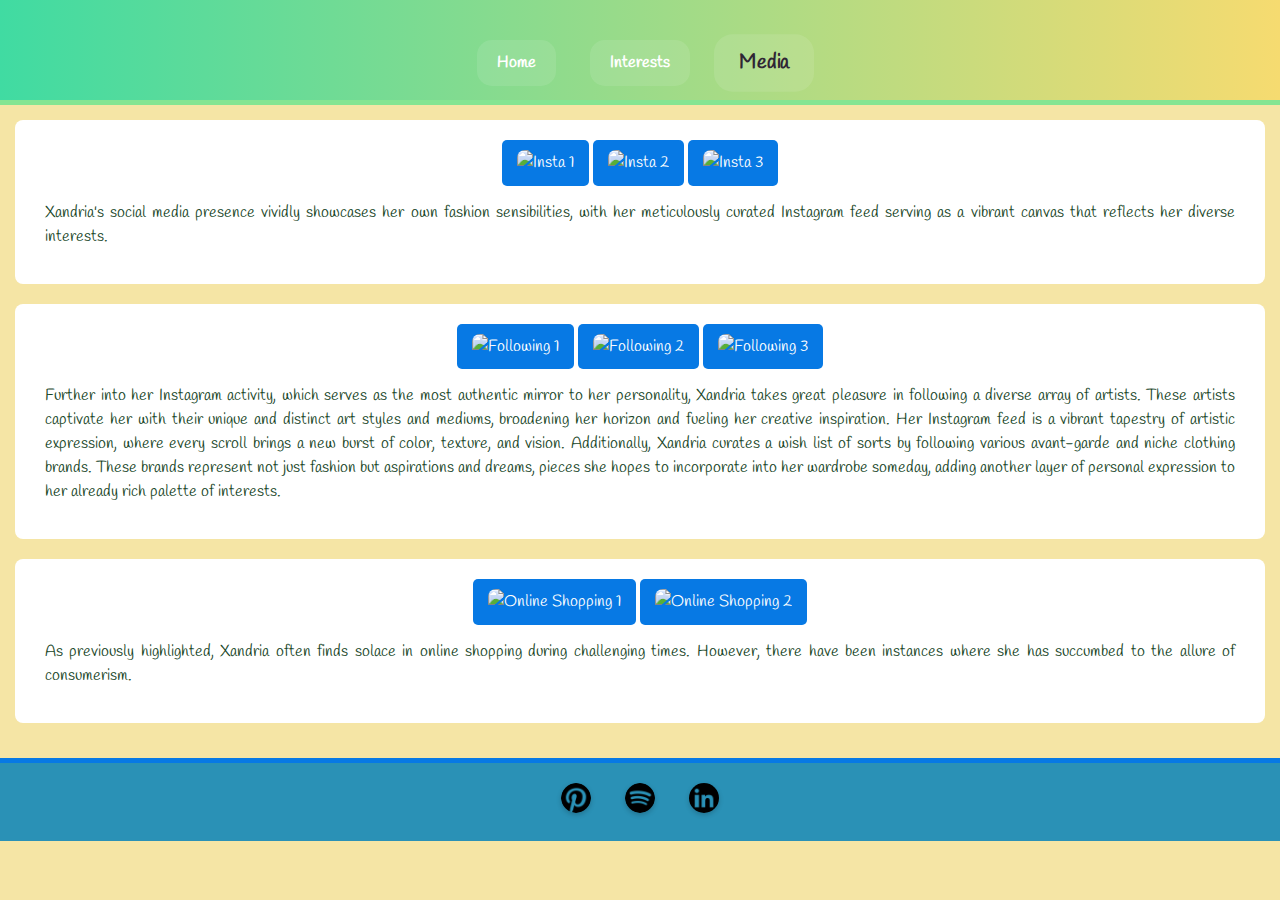
==== pageThree/activities.html @ 57646c91 "update" ====
<!DOCTYPE html>
<html lang="en">
<head>
    <meta charset="UTF-8">
    <meta name="viewport" content="width=device-width, initial-scale=1.0">
    <title>Activities</title>
    <link rel="stylesheet" href="css/style.css">
    <link href="https://fonts.googleapis.com/css2?family=Handlee&display=swap" rel="stylesheet">
</head>
<body>
    <header>
        <nav>
            <a href="../index.html">Home</a>
            <a href="../pageTwo/likes.html">Interests</a>
            <a href="../pageThree/activities.html" class="highlight">Media</a>
        </nav>        
    </header>
    <main>
        <section id="activities">
            <div class="activity-item">
                <a href="" target="_blank"><img src="" alt="Insta 1"></a>
                <a href="" target="_blank"><img src="" alt="Insta 2"></a>
                <a href="" target="_blank"><img src="" alt="Insta 3"></a>
                <p>Xandria's social media presence vividly showcases her own fashion sensibilities, with her meticulously curated Instagram feed serving as a vibrant canvas that reflects her diverse interests.</p>
            </div>
            <div class="activity-item">
                <a href="" target="_blank"><img src="" alt="Following 1"></a>
                <a href="" target="_blank"><img src="" alt="Following 2"></a>
                <a href="" target="_blank"><img src="" alt="Following 3"></a>
                <p>Further into her Instagram activity, which serves as the most authentic mirror to her personality, Xandria takes great pleasure in following a diverse array of artists. These artists captivate her with their unique and distinct art styles and mediums, broadening her horizon and fueling her creative inspiration. Her Instagram feed is a vibrant tapestry of artistic expression, where every scroll brings a new burst of color, texture, and vision. Additionally, Xandria curates a wish list of sorts by following various avant-garde and niche clothing brands. These brands represent not just fashion but aspirations and dreams, pieces she hopes to incorporate into her wardrobe someday, adding another layer of personal expression to her already rich palette of interests.</p>
            </div>
            <div class="activity-item">
                <a href="" target="_blank"><img src="" alt="Online Shopping 1"></a>
                <a href="" target="_blank"><img src="" alt="Online Shopping 2"></a>
                <p>
                    As previously highlighted, Xandria often finds solace in online shopping during challenging times. However, there have been instances where she has succumbed to the allure of consumerism.</p>
            </div>
        </section>
    </main>
    <footer>
        <a href="https://pin.it/60SNIEHU1" target="_blank"><img src="img/image.png" alt="Pinterest"></a>
        <a href="https://open.spotify.com/user/xandriagr?si=77lEzL3BR_m6dBHLv0_Ntg" target="_blank"><img src="img/image (1).png" alt="Spotify"></a>
        <a href="https://www.linkedin.com/in/xandria-regala-09a8a92b6?utm_source=share&utm_campaign=share_via&utm_content=profile&utm_medium=ios_app" target="_blank"><img src="img/image (2).png" alt="LinkedIn"></a>
    </footer>
</body>
</html>
---- pageThree/css/style.css ----
body {
    font-family: 'Handlee';
    line-height: 1.6;
    margin: 0;
    padding: 0;
    background-color: #f5e5a5;
    color: #17451f;
}

main {
    padding: 15px;
}

p {
    font-size: 16px;
    line-height: 1.5;
    text-align: justify;
    margin: 20px 0;
    padding: 0 10px;
}

header {
    background: linear-gradient(to right, #40dba2, #f6db70);
    color: #fff;
    padding-top: 30px;
    min-height: 70px;
    border-bottom: #84e592 5px solid;
    text-align: center;
}

nav {
    text-align: center;
    padding: 10px 0;
}

nav a {
    display: inline-block;
    margin: 0 15px;
    padding: 10px 20px;
    text-decoration: none;
    color: #fff;
    font-weight: bold;
    background: #ffffff1a;
    border-radius: 15px; 
    transition: all 0.3s ease; 
}

nav a:hover, nav a:focus {
    color: #e7ef7e;
    transform: scale(1.15);
    background: #ffffff33;
    box-shadow: 0 4px 8px rgba(0,0,0,0.3); 
    cursor: pointer;
}

.highlight {
    transform: scale(1.25);
    color: #2f2634;
}

.activity-item {
    background-color: #fff;
    padding: 20px;
    margin-bottom: 20px;
    border-radius: 8px;
    text-align: center;
}

.activity-item img {
    width: 200px;
    height: auto;
    border-radius: 8px;
}

.activity-item p {
    margin: 15px 0;
}

.activity-item a {
    display: inline-block;
    background-color: #0779e4;
    color: #fff;
    padding: 10px 15px;
    border-radius: 5px;
    text-decoration: none;
    transition: background-color 0.3s;
}

.activity-item a:hover {
    background-color: #0056b3;
}

footer {
    text-align: center;
    padding: 20px;
    background-color: #2a91b6; 
    color: #fff;
    border-top: 5px solid #0779e4;
}

footer a {
    margin: 0 15px; 
    display: inline-block;
    border-radius: 50%; 
    overflow: hidden; 
    line-height: 0; 
    box-shadow: 0 2px 5px rgba(0,0,0,0.2); 
    transition: transform 0.3s ease, box-shadow 0.3s ease; 
}

footer img {
    width: 30px; 
    height: auto; 
    transition: transform 0.3s ease; 
}

footer a:hover, footer a:focus {
    transform: translateY(-5px); 
    box-shadow: 0 4px 8px rgba(0,0,0,0.3);
}

footer a:hover img, footer a:focus img {
    transform: scale(1.1); 
}
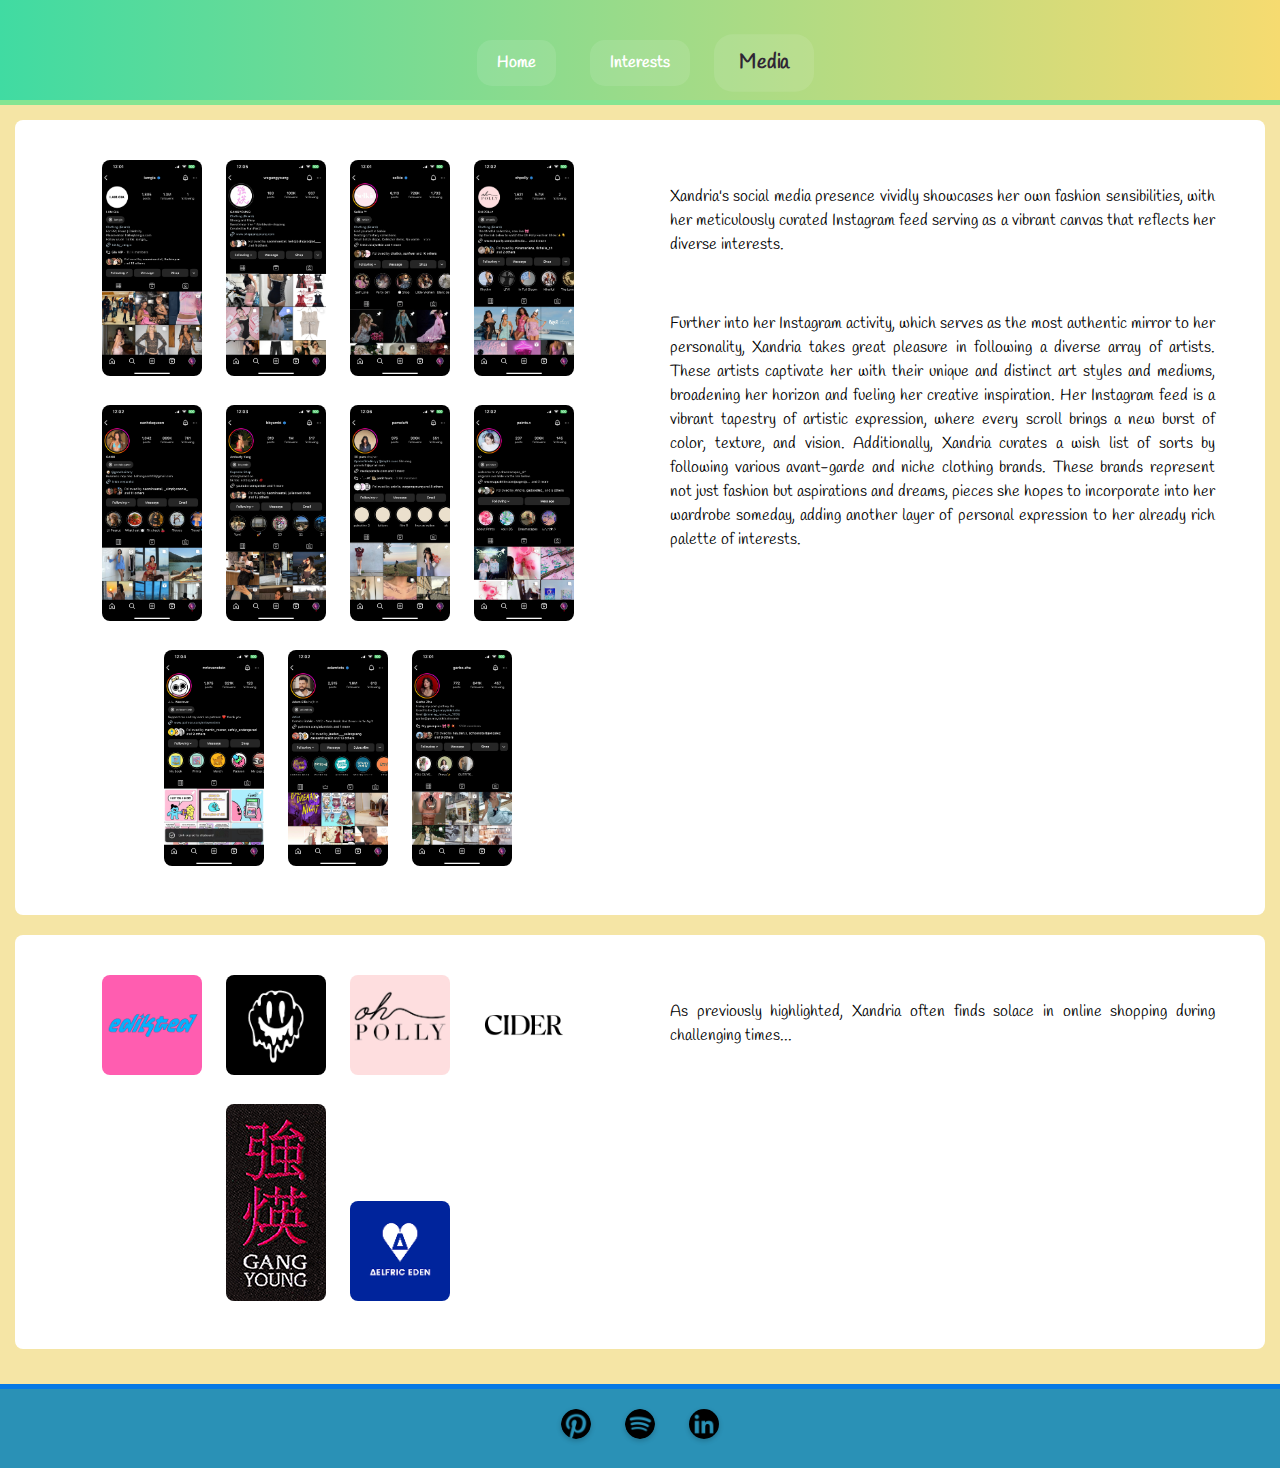
==== commit 98949c9f: "update" ====
--- a/pageThree/activities.html
+++ b/pageThree/activities.html
@@ -18,22 +18,40 @@
     <main>
         <section id="activities">
             <div class="activity-item">
-                <a href="" target="_blank"><img src="" alt="Insta 1"></a>
-                <a href="" target="_blank"><img src="" alt="Insta 2"></a>
-                <a href="" target="_blank"><img src="" alt="Insta 3"></a>
-                <p>Xandria's social media presence vividly showcases her own fashion sensibilities, with her meticulously curated Instagram feed serving as a vibrant canvas that reflects her diverse interests.</p>
+                <div class="activity-item-content"> 
+                    <div class="activity-item-images">
+                        <a href="https://www.instagram.com/iamgia?igsh=MWQ1ZGUxMzBkMA==" target="_blank"><img src="img/IMG_5512.jpg" alt="Insta 1"></a>
+                        <a href="https://www.instagram.com/wegangyoung?igsh=MWQ1ZGUxMzBkMA==" target="_blank"><img src="img/IMG_5520.jpg" alt="Insta 2"></a>
+                        <a href="https://www.instagram.com/selkie?igsh=MWQ1ZGUxMzBkMA==" target="_blank"><img src="img/IMG_5513.jpg" alt="Insta 3"></a>
+                        <a href="https://www.instagram.com/ohpolly?igsh=MWQ1ZGUxMzBkMA==" target="_blank"><img src="img/IMG_5514.jpg" alt="Insta 4"></a>
+                        <a href="https://www.instagram.com/oanhdaqueen?igsh=MWQ1ZGUxMzBkMA==" target="_blank"><img src="img/IMG_5516.jpg" alt="Insta 5"></a>
+                        <a href="https://www.instagram.com/bbyambi?igsh=MWQ1ZGUxMzBkMA==" target="_blank"><img src="img/IMG_5518.jpg" alt="Insta 6"></a>
+                        <a href="https://www.instagram.com/pameluft?igsh=MWQ1ZGUxMzBkMA==" target="_blank"><img src="img/IMG_5521.jpg" alt="Insta 7"></a>
+                        <a href="https://www.instagram.com/paints.v?igsh=MWQ1ZGUxMzBkMA==" target="_blank"><img src="img/IMG_5517.jpg" alt="Insta 8"></a>
+                        <a href="https://www.instagram.com/mrlovenstein?igsh=MWQ1ZGUxMzBkMA==" target="_blank"><img src="img/IMG_5519.jpg" alt="Insta 9"></a>
+                        <a href="https://www.instagram.com/adamtots?igsh=MWQ1ZGUxMzBkMA==" target="_blank"><img src="img/IMG_5515.jpg" alt="Insta 10"></a>
+                        <a href="https://www.instagram.com/garbo.zhu?igsh=MWQ1ZGUxMzBkMA==" target="_blank"><img src="img/IMG_5511.jpg" alt="Insta 11"></a>
+                    </div>
+                    <div class="activity-item-text">
+                        <p>Xandria's social media presence vividly showcases her own fashion sensibilities, with her meticulously curated Instagram feed serving as a vibrant canvas that reflects her diverse interests.</p>
+                        <p>Further into her Instagram activity, which serves as the most authentic mirror to her personality, Xandria takes great pleasure in following a diverse array of artists. These artists captivate her with their unique and distinct art styles and mediums, broadening her horizon and fueling her creative inspiration. Her Instagram feed is a vibrant tapestry of artistic expression, where every scroll brings a new burst of color, texture, and vision. Additionally, Xandria curates a wish list of sorts by following various avant-garde and niche clothing brands. These brands represent not just fashion but aspirations and dreams, pieces she hopes to incorporate into her wardrobe someday, adding another layer of personal expression to her already rich palette of interests.</p>
+                    </div>
+                </div>
             </div>
             <div class="activity-item">
-                <a href="" target="_blank"><img src="" alt="Following 1"></a>
-                <a href="" target="_blank"><img src="" alt="Following 2"></a>
-                <a href="" target="_blank"><img src="" alt="Following 3"></a>
-                <p>Further into her Instagram activity, which serves as the most authentic mirror to her personality, Xandria takes great pleasure in following a diverse array of artists. These artists captivate her with their unique and distinct art styles and mediums, broadening her horizon and fueling her creative inspiration. Her Instagram feed is a vibrant tapestry of artistic expression, where every scroll brings a new burst of color, texture, and vision. Additionally, Xandria curates a wish list of sorts by following various avant-garde and niche clothing brands. These brands represent not just fashion but aspirations and dreams, pieces she hopes to incorporate into her wardrobe someday, adding another layer of personal expression to her already rich palette of interests.</p>
-            </div>
-            <div class="activity-item">
-                <a href="" target="_blank"><img src="" alt="Online Shopping 1"></a>
-                <a href="" target="_blank"><img src="" alt="Online Shopping 2"></a>
-                <p>
-                    As previously highlighted, Xandria often finds solace in online shopping during challenging times. However, there have been instances where she has succumbed to the allure of consumerism.</p>
+                <div class="activity-item-content reverse">
+                    <div class="activity-item-text">
+                        <p>As previously highlighted, Xandria often finds solace in online shopping during challenging times...</p>
+                    </div>
+                    <div class="activity-item-images">
+                        <a href="https://edikted.com" target="_blank"><img src="img/OjzfP0N-uFcJSwq6jEOq848Op9ylt-woHfZ1rN8u28_cLEfoCiJsZ-_BMxeM4tbGGww240-h480-rw.png" alt="Online Shopping 1"></a>
+                        <a href="https://www.dollskill.com" target="_blank"><img src="img/p15jtB1qnv79Z_MLwtyEIcRHuJAJkBNAsicYFAmEnQmiCVOYhTw2AK7xPKJ6Od8GgAw240-h480-rw.png" alt="Online Shopping 2"></a>
+                        <a href="https://us.ohpolly.com" target="_blank"><img src="img/1g6Fpb7E85YPXUhxP0JB191PEdwCOE-yykqP2qofa7Cx141CuMsClJCTfFmUvVqUPLAPlmu3c2Es900-c-k-c0x00ffffff-no-rj.png" alt="Online Shopping 3"></a>
+                        <a href="Ciderhttps://m.shopcider.comCider" target="_blank"><img src="img/7P2DYXiaa9qDLcO5NwN0j1jy-eUjeblLAZzcBMFRu6NLoCM6fBh4_y0ksuAQmf58nMdS.png" alt="Online Shopping 4"></a>
+                        <a href="https://www.shopgangyoung.com" target="_blank"><img src="img/E18486E185A7E186BCE18492E185A1E186B7E1848BE185ADE186BCE18485E185A1E18487E185A6E186AF2.png" alt="Online Shopping 6"></a>
+                        <a href="https://www.aelfriceden.comAelfric eden" target="_blank"><img src="img/images.png" alt="Online Shopping 5"></a>
+                    </div>
+                </div>
             </div>
         </section>
     </main>
--- a/pageThree/css/style.css
+++ b/pageThree/css/style.css
@@ -66,29 +66,72 @@
     text-align: center;
 }
 
+.activity-item-content {
+    display: flex;
+    flex-wrap: wrap;
+    justify-content: center; 
+    align-items: flex-start;
+}
+
+.activity-item-content.reverse {
+    flex-direction: row-reverse;
+}
+
+.activity-item-images, .activity-item-text {
+    flex: 1;
+    padding: 10px;
+}
+
+.activity-item-text {
+    text-align: left;
+}
+
+.activity-item a {
+    display: inline-block;
+    margin: 5px;
+    border-radius: 8px;
+    overflow: hidden;
+    line-height: 0;
+    text-decoration: none;
+    color: inherit;
+    transition: transform 0.3s ease, box-shadow 0.3s ease;
+}
+
 .activity-item img {
-    width: 200px;
+    display: block;
+    width: 100px;
     height: auto;
+    margin: 5px;
     border-radius: 8px;
+    transition: opacity 0.3s ease;
+}
+
+.activity-item a:hover, .activity-item a:focus {
+    transform: scale(1.05);
+    box-shadow: 0 4px 8px rgba(0,0,0,0.2);
+}
+
+.activity-item a:hover img, .activity-item a:focus img {
+    opacity: 0.9;
 }
 
 .activity-item p {
     margin: 15px 0;
+    color: #000;
+    background-color: #fff;
+    padding: 20px;
+    border-radius: 8px;
 }
 
-.activity-item a {
-    display: inline-block;
-    background-color: #0779e4;
-    color: #fff;
-    padding: 10px 15px;
-    border-radius: 5px;
-    text-decoration: none;
-    transition: background-color 0.3s;
+.spotify-song {
+    text-align: center; 
+    margin: 20px 0; 
 }
 
-.activity-item a:hover {
-    background-color: #0056b3;
+.spotify-song h2 {
+    margin-bottom: 10px; 
 }
+
 
 footer {
     text-align: center;
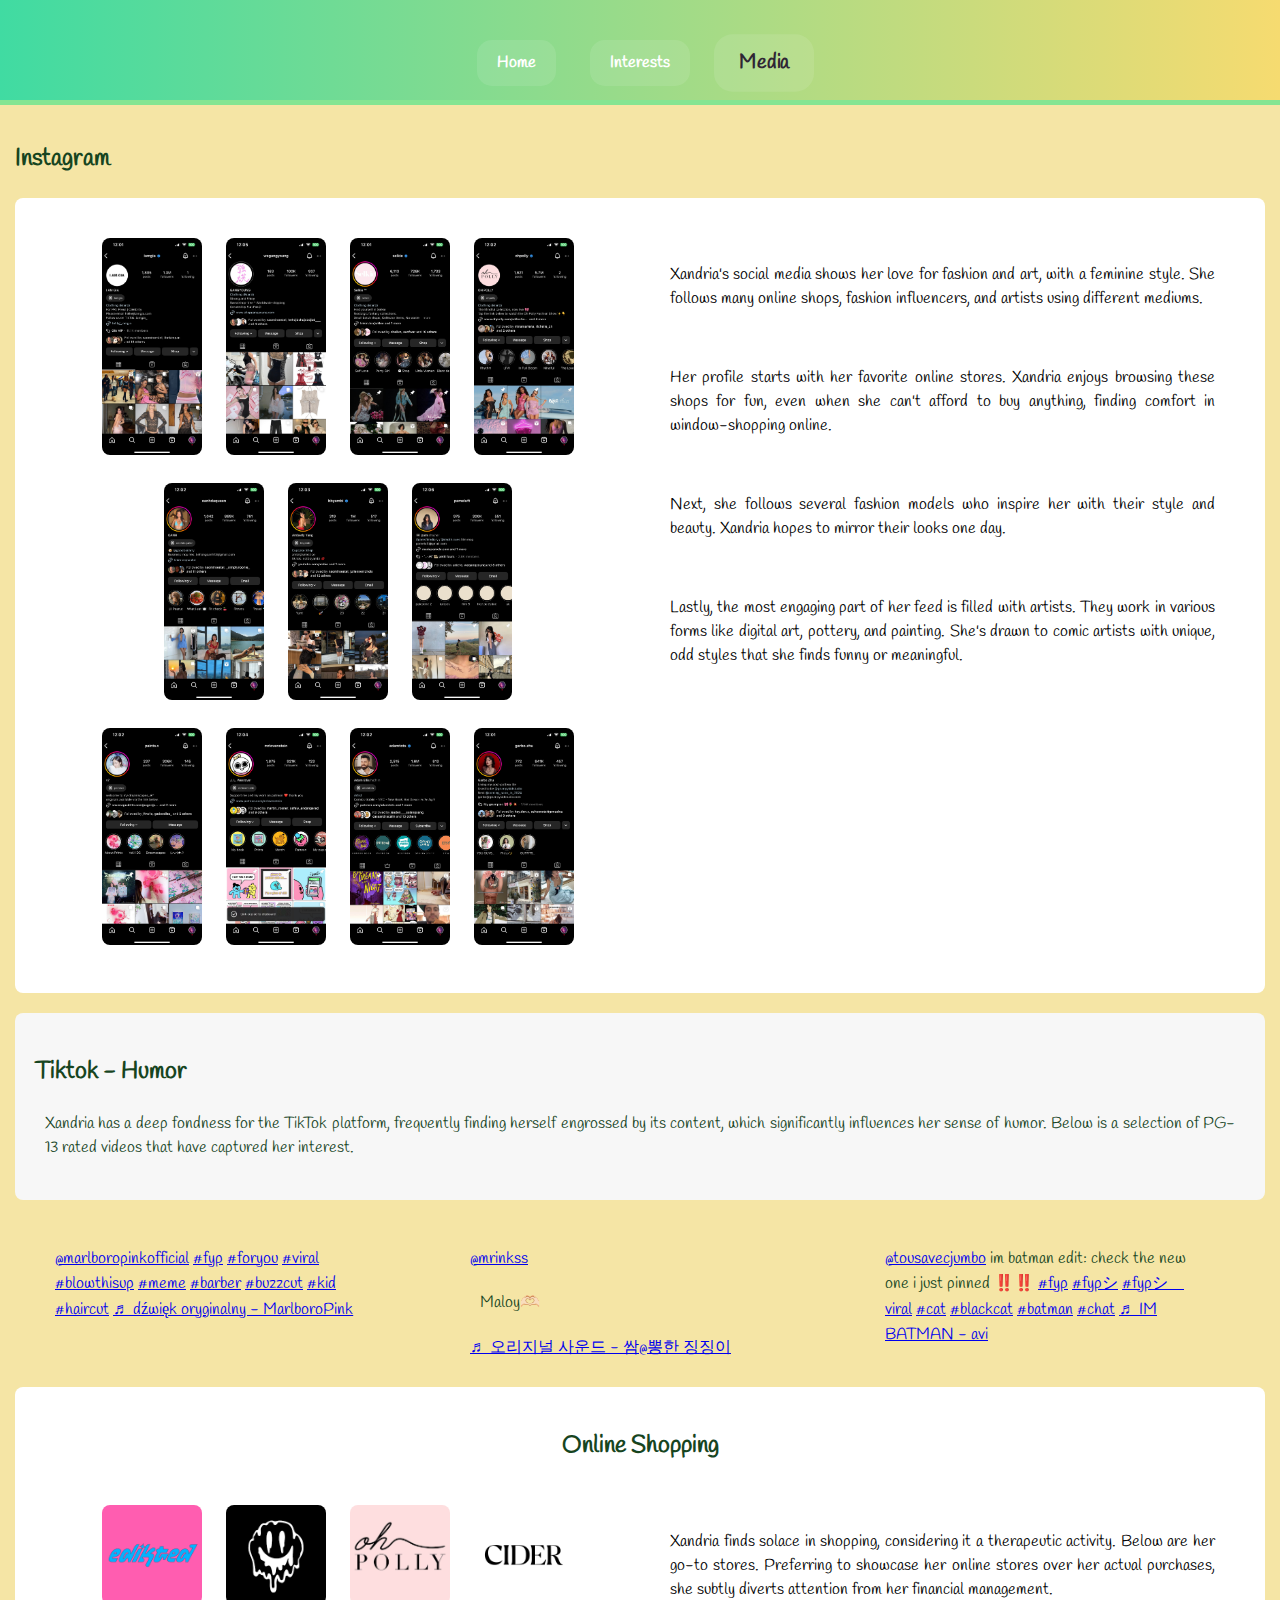
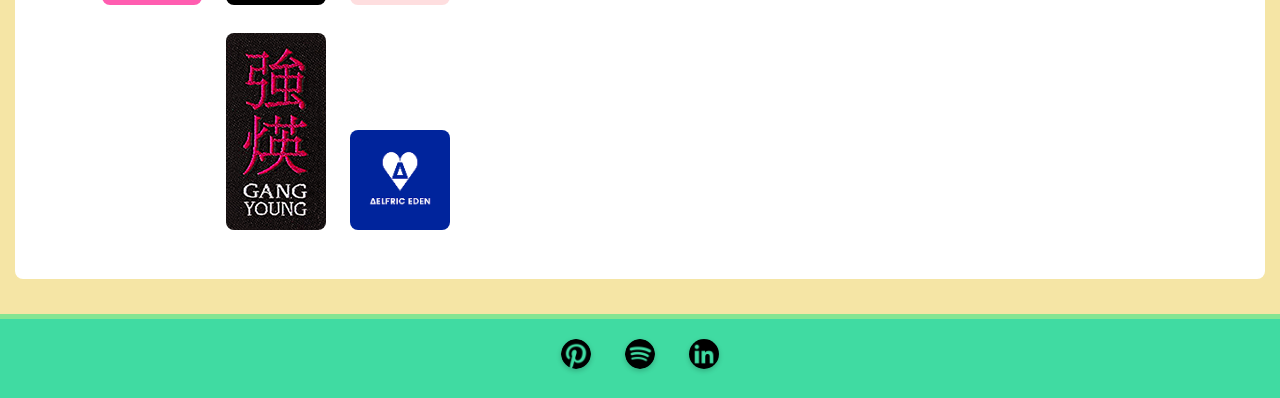
==== commit 0aeb2894: "update" ====
--- a/pageThree/activities.html
+++ b/pageThree/activities.html
@@ -17,6 +17,7 @@
     </header>
     <main>
         <section id="activities">
+            <h2>Instagram</h2>
             <div class="activity-item">
                 <div class="activity-item-content"> 
                     <div class="activity-item-images">
@@ -24,24 +25,44 @@
                         <a href="https://www.instagram.com/wegangyoung?igsh=MWQ1ZGUxMzBkMA==" target="_blank"><img src="img/IMG_5520.jpg" alt="Insta 2"></a>
                         <a href="https://www.instagram.com/selkie?igsh=MWQ1ZGUxMzBkMA==" target="_blank"><img src="img/IMG_5513.jpg" alt="Insta 3"></a>
                         <a href="https://www.instagram.com/ohpolly?igsh=MWQ1ZGUxMzBkMA==" target="_blank"><img src="img/IMG_5514.jpg" alt="Insta 4"></a>
+                    <br>
                         <a href="https://www.instagram.com/oanhdaqueen?igsh=MWQ1ZGUxMzBkMA==" target="_blank"><img src="img/IMG_5516.jpg" alt="Insta 5"></a>
                         <a href="https://www.instagram.com/bbyambi?igsh=MWQ1ZGUxMzBkMA==" target="_blank"><img src="img/IMG_5518.jpg" alt="Insta 6"></a>
                         <a href="https://www.instagram.com/pameluft?igsh=MWQ1ZGUxMzBkMA==" target="_blank"><img src="img/IMG_5521.jpg" alt="Insta 7"></a>
+                    <br>
                         <a href="https://www.instagram.com/paints.v?igsh=MWQ1ZGUxMzBkMA==" target="_blank"><img src="img/IMG_5517.jpg" alt="Insta 8"></a>
                         <a href="https://www.instagram.com/mrlovenstein?igsh=MWQ1ZGUxMzBkMA==" target="_blank"><img src="img/IMG_5519.jpg" alt="Insta 9"></a>
                         <a href="https://www.instagram.com/adamtots?igsh=MWQ1ZGUxMzBkMA==" target="_blank"><img src="img/IMG_5515.jpg" alt="Insta 10"></a>
                         <a href="https://www.instagram.com/garbo.zhu?igsh=MWQ1ZGUxMzBkMA==" target="_blank"><img src="img/IMG_5511.jpg" alt="Insta 11"></a>
                     </div>
                     <div class="activity-item-text">
-                        <p>Xandria's social media presence vividly showcases her own fashion sensibilities, with her meticulously curated Instagram feed serving as a vibrant canvas that reflects her diverse interests.</p>
-                        <p>Further into her Instagram activity, which serves as the most authentic mirror to her personality, Xandria takes great pleasure in following a diverse array of artists. These artists captivate her with their unique and distinct art styles and mediums, broadening her horizon and fueling her creative inspiration. Her Instagram feed is a vibrant tapestry of artistic expression, where every scroll brings a new burst of color, texture, and vision. Additionally, Xandria curates a wish list of sorts by following various avant-garde and niche clothing brands. These brands represent not just fashion but aspirations and dreams, pieces she hopes to incorporate into her wardrobe someday, adding another layer of personal expression to her already rich palette of interests.</p>
+                        <p>Xandria's social media shows her love for fashion and art, with a feminine style. She follows many online shops, fashion influencers, and artists using different mediums.</p>
+                        <p>Her profile starts with her favorite online stores. Xandria enjoys browsing these shops for fun, even when she can't afford to buy anything, finding comfort in window-shopping online.</p>
+                        <p>Next, she follows several fashion models who inspire her with their style and beauty. Xandria hopes to mirror their looks one day.</p>
+                        <p>Lastly, the most engaging part of her feed is filled with artists. They work in various forms like digital art, pottery, and painting. She's drawn to comic artists with unique, odd styles that she finds funny or meaningful.</p>
                     </div>
                 </div>
             </div>
+        
+            <div class="tiktok">
+                <div class="tiktok-info">
+                    <h2>Tiktok - Humor</h2>
+                        <p>Xandria has a deep fondness for the TikTok platform, frequently finding herself engrossed by its content, which significantly influences her sense of humor. Below is a selection of PG-13 rated videos that have captured her interest.</p>
+                </div>
+                <div class="tiktok-videos">
+                    <blockquote class="tiktok-embed" cite="https://www.tiktok.com/@marlboropinkofficial/video/7336850066394598689" data-video-id="7336850066394598689" style="max-width: 605px;min-width: 325px;" > <section> <a target="_blank" title="@marlboropinkofficial" href="https://www.tiktok.com/@marlboropinkofficial?refer=embed">@marlboropinkofficial</a> <a title="fyp" target="_blank" href="https://www.tiktok.com/tag/fyp?refer=embed">#fyp</a> <a title="foryou" target="_blank" href="https://www.tiktok.com/tag/foryou?refer=embed">#foryou</a> <a title="viral" target="_blank" href="https://www.tiktok.com/tag/viral?refer=embed">#viral</a> <a title="blowthisup" target="_blank" href="https://www.tiktok.com/tag/blowthisup?refer=embed">#blowthisup</a> <a title="meme" target="_blank" href="https://www.tiktok.com/tag/meme?refer=embed">#meme</a> <a title="barber" target="_blank" href="https://www.tiktok.com/tag/barber?refer=embed">#barber</a> <a title="buzzcut" target="_blank" href="https://www.tiktok.com/tag/buzzcut?refer=embed">#buzzcut</a> <a title="kid" target="_blank" href="https://www.tiktok.com/tag/kid?refer=embed">#kid</a> <a title="haircut" target="_blank" href="https://www.tiktok.com/tag/haircut?refer=embed">#haircut</a> <a target="_blank" title="♬ dźwięk oryginalny - MarlboroPink" href="https://www.tiktok.com/music/dźwięk-oryginalny-7336850083432303392?refer=embed">♬ dźwięk oryginalny - MarlboroPink</a> </section> </blockquote> <script async src="https://www.tiktok.com/embed.js"></script>
+                    <blockquote class="tiktok-embed" cite="https://www.tiktok.com/@mrinkss/video/7336329245859302662" data-video-id="7336329245859302662" style="max-width: 605px;min-width: 325px;" > <section> <a target="_blank" title="@mrinkss" href="https://www.tiktok.com/@mrinkss?refer=embed">@mrinkss</a> <p>Maloy🫶🏻</p> <a target="_blank" title="♬ 오리지널 사운드  - 쌈@뽕한 징징이" href="https://www.tiktok.com/music/오리지널-사운드-쌈뽕한-징징이-7333521533522856705?refer=embed">♬ 오리지널 사운드  - 쌈@뽕한 징징이</a> </section> </blockquote> <script async src="https://www.tiktok.com/embed.js"></script>
+                    <blockquote class="tiktok-embed" cite="https://www.tiktok.com/@tousavecjumbo/video/7339634193103719713" data-video-id="7339634193103719713" style="max-width: 605px;min-width: 325px;" > <section> <a target="_blank" title="@tousavecjumbo" href="https://www.tiktok.com/@tousavecjumbo?refer=embed">@tousavecjumbo</a> im batman  edit: check the new one i just pinned ‼️‼️   <a title="fyp" target="_blank" href="https://www.tiktok.com/tag/fyp?refer=embed">#fyp</a> <a title="fypシ" target="_blank" href="https://www.tiktok.com/tag/fyp%E3%82%B7?refer=embed">#fypシ</a> <a title="fypシ゚viral" target="_blank" href="https://www.tiktok.com/tag/fyp%E3%82%B7%E3%82%9Aviral?refer=embed">#fypシ゚viral</a> <a title="cat" target="_blank" href="https://www.tiktok.com/tag/cat?refer=embed">#cat</a> <a title="blackcat" target="_blank" href="https://www.tiktok.com/tag/blackcat?refer=embed">#blackcat</a> <a title="batman" target="_blank" href="https://www.tiktok.com/tag/batman?refer=embed">#batman</a> <a title="chat" target="_blank" href="https://www.tiktok.com/tag/chat?refer=embed">#chat</a> <a target="_blank" title="♬ IM BATMAN - avi" href="https://www.tiktok.com/music/IM-BATMAN-7334933139552324395?refer=embed">♬ IM BATMAN - avi</a> </section> </blockquote> <script async src="https://www.tiktok.com/embed.js"></script>
+                    <blockquote class="tiktok-embed" cite="https://www.tiktok.com/@bobbytheprairiedog/video/7333815099712441646" data-video-id="7333815099712441646" style="max-width: 605px;min-width: 325px;" > <section> <a target="_blank" title="@bobbytheprairiedog" href="https://www.tiktok.com/@bobbytheprairiedog?refer=embed">@bobbytheprairiedog</a> <a title="prairiedog" target="_blank" href="https://www.tiktok.com/tag/prairiedog?refer=embed">#prairiedog</a> <a title="squirrel" target="_blank" href="https://www.tiktok.com/tag/squirrel?refer=embed">#squirrel</a> <a title="pikachu" target="_blank" href="https://www.tiktok.com/tag/pikachu?refer=embed">#pikachu</a> <a title="pokemon" target="_blank" href="https://www.tiktok.com/tag/pokemon?refer=embed">#pokemon</a> <a target="_blank" title="♬ son original - SquirtleSax" href="https://www.tiktok.com/music/son-original-7316209793746701088?refer=embed">♬ son original - SquirtleSax</a> </section> </blockquote> <script async src="https://www.tiktok.com/embed.js"></script>
+                    <blockquote class="tiktok-embed" cite="https://www.tiktok.com/@uce_gang6/video/7324213155897412872" data-video-id="7324213155897412872" style="max-width: 605px;min-width: 325px;" > <section> <a target="_blank" title="@uce_gang6" href="https://www.tiktok.com/@uce_gang6?refer=embed">@uce_gang6</a> <a title="fyp" target="_blank" href="https://www.tiktok.com/tag/fyp?refer=embed">#fyp</a> <a title="foryou" target="_blank" href="https://www.tiktok.com/tag/foryou?refer=embed">#foryou</a> <a title="poly" target="_blank" href="https://www.tiktok.com/tag/poly?refer=embed">#poly</a> <a title="islander" target="_blank" href="https://www.tiktok.com/tag/islander?refer=embed">#islander</a> <a title="samoa" target="_blank" href="https://www.tiktok.com/tag/samoa?refer=embed">#samoa</a> <a target="_blank" title="♬ I Wouldnt Mind - ♱" href="https://www.tiktok.com/music/I-Wouldnt-Mind-7182828650096905002?refer=embed">♬ I Wouldnt Mind - ♱</a> </section> </blockquote> <script async src="https://www.tiktok.com/embed.js"></script>
+                </div>
+            </div>
+
             <div class="activity-item">
+                <h2>Online Shopping</h2>
                 <div class="activity-item-content reverse">
                     <div class="activity-item-text">
-                        <p>As previously highlighted, Xandria often finds solace in online shopping during challenging times...</p>
+                        <p>Xandria finds solace in shopping, considering it a therapeutic activity. Below are her go-to stores. Preferring to showcase her online stores over her actual purchases, she subtly diverts attention from her financial management.</p>
                     </div>
                     <div class="activity-item-images">
                         <a href="https://edikted.com" target="_blank"><img src="img/OjzfP0N-uFcJSwq6jEOq848Op9ylt-woHfZ1rN8u28_cLEfoCiJsZ-_BMxeM4tbGGww240-h480-rw.png" alt="Online Shopping 1"></a>
--- a/pageThree/css/style.css
+++ b/pageThree/css/style.css
@@ -123,22 +123,37 @@
     border-radius: 8px;
 }
 
-.spotify-song {
-    text-align: center; 
-    margin: 20px 0; 
+.tiktok {
+    display: flex;
+    flex-direction: column;
+    gap: 20px;
 }
 
-.spotify-song h2 {
-    margin-bottom: 10px; 
+.tiktok-info {
+    background-color: #f7f7f7;
+    padding: 20px;
+    border-radius: 8px;
 }
 
+.tiktok-videos {
+    display: flex;
+    overflow-x: auto; 
+    gap: 10px;
+    padding: 10px 0;
+}
+
+.tiktok-embed {
+    flex: 0 0 auto; 
+    width: 150px;
+    max-width: none;
+}
 
 footer {
     text-align: center;
     padding: 20px;
-    background-color: #2a91b6; 
+    background-color: #40dba2; 
     color: #fff;
-    border-top: 5px solid #0779e4;
+    border-top: 5px solid #84e592;
 }
 
 footer a {
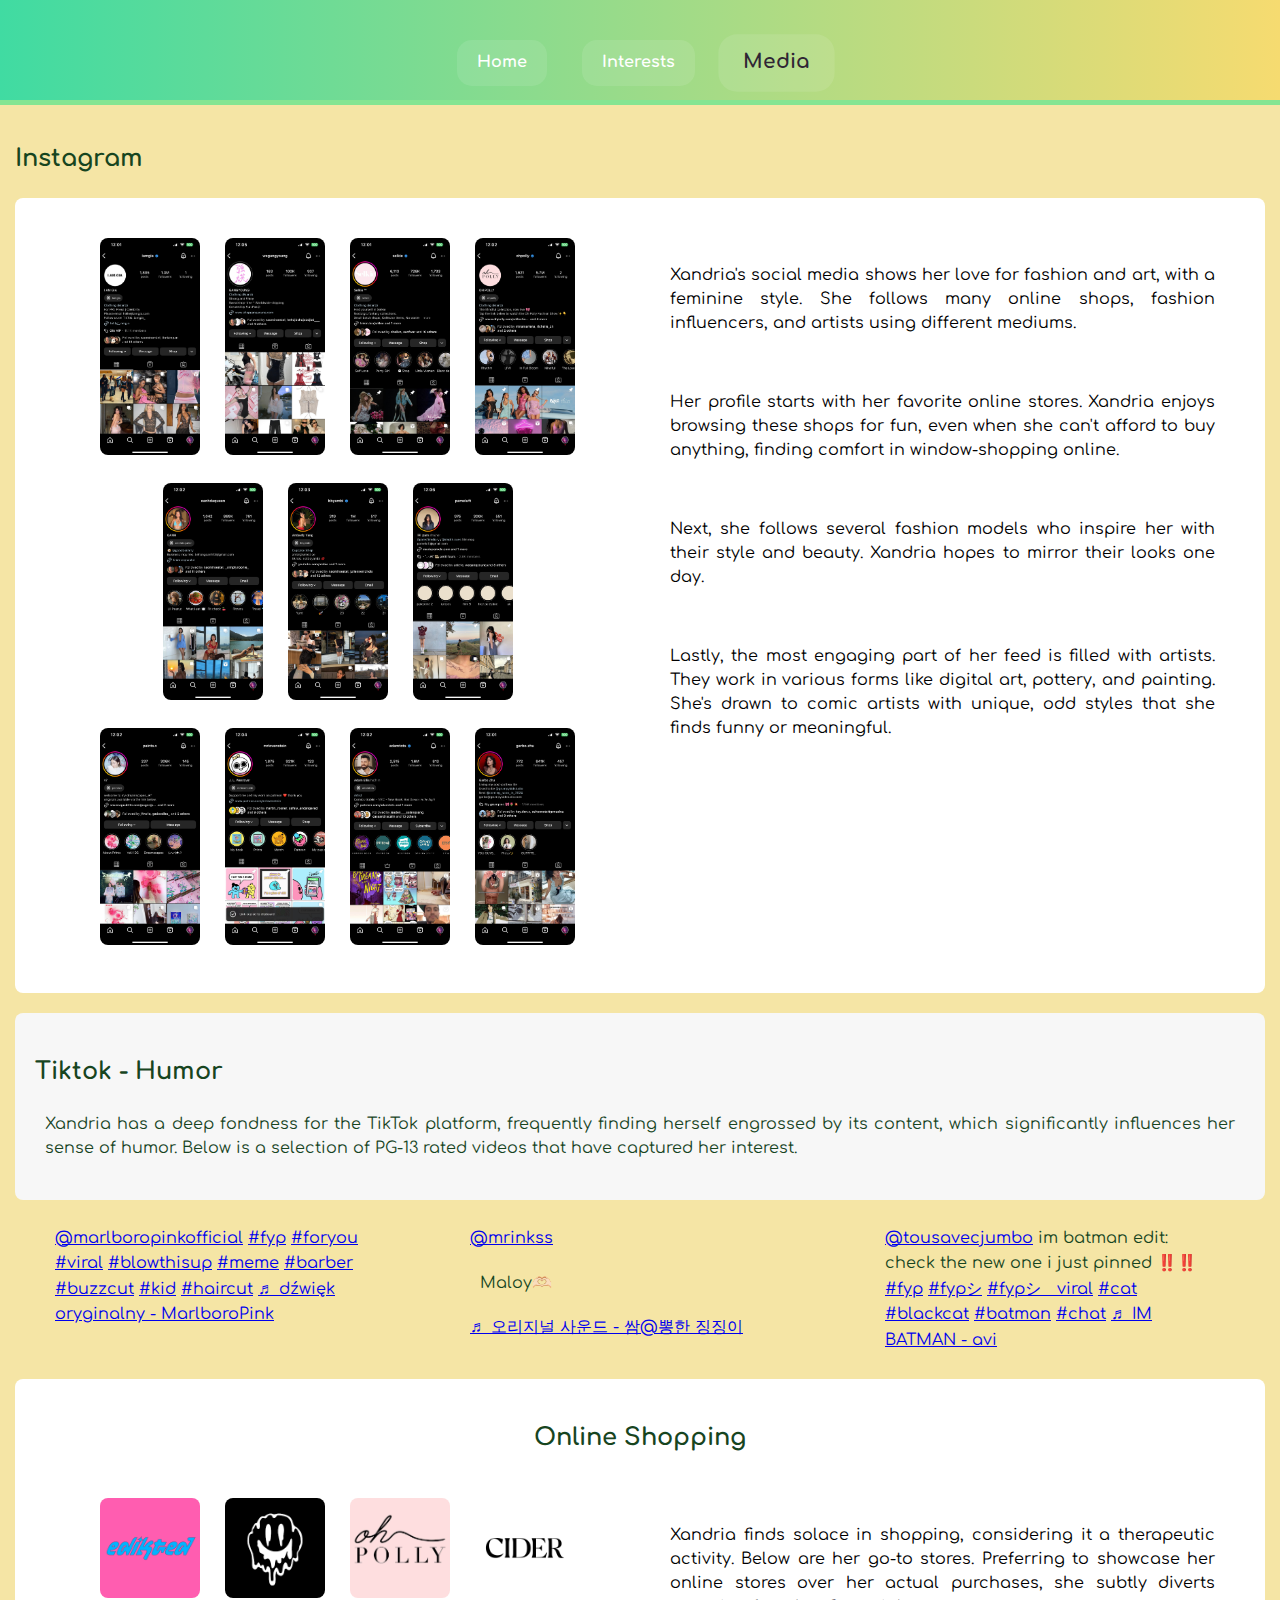
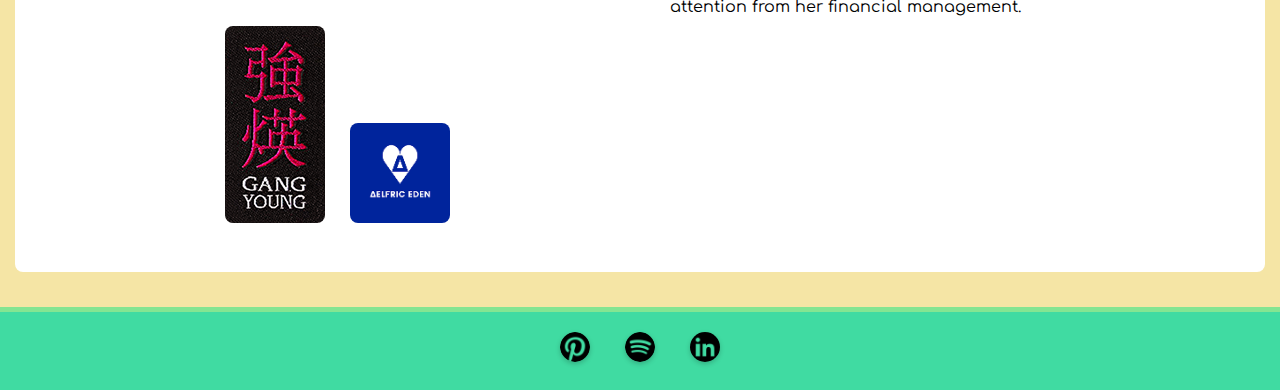
==== commit 0ffdd3f0: "update" ====
--- a/pageThree/activities.html
+++ b/pageThree/activities.html
@@ -5,7 +5,7 @@
     <meta name="viewport" content="width=device-width, initial-scale=1.0">
     <title>Activities</title>
     <link rel="stylesheet" href="css/style.css">
-    <link href="https://fonts.googleapis.com/css2?family=Handlee&display=swap" rel="stylesheet">
+    <link rel="stylesheet" href="https://fonts.googleapis.com/css2?family=Comfortaa:wght@400;600;700&display=swap">
 </head>
 <body>
     <header>
--- a/pageThree/css/style.css
+++ b/pageThree/css/style.css
@@ -1,5 +1,5 @@
 body {
-    font-family: 'Handlee';
+    font-family: 'Comfortaa';
     line-height: 1.6;
     margin: 0;
     padding: 0;
@@ -123,7 +123,7 @@
     border-radius: 8px;
 }
 
-.tiktok {
+.tiktok-section {
     display: flex;
     flex-direction: column;
     gap: 20px;
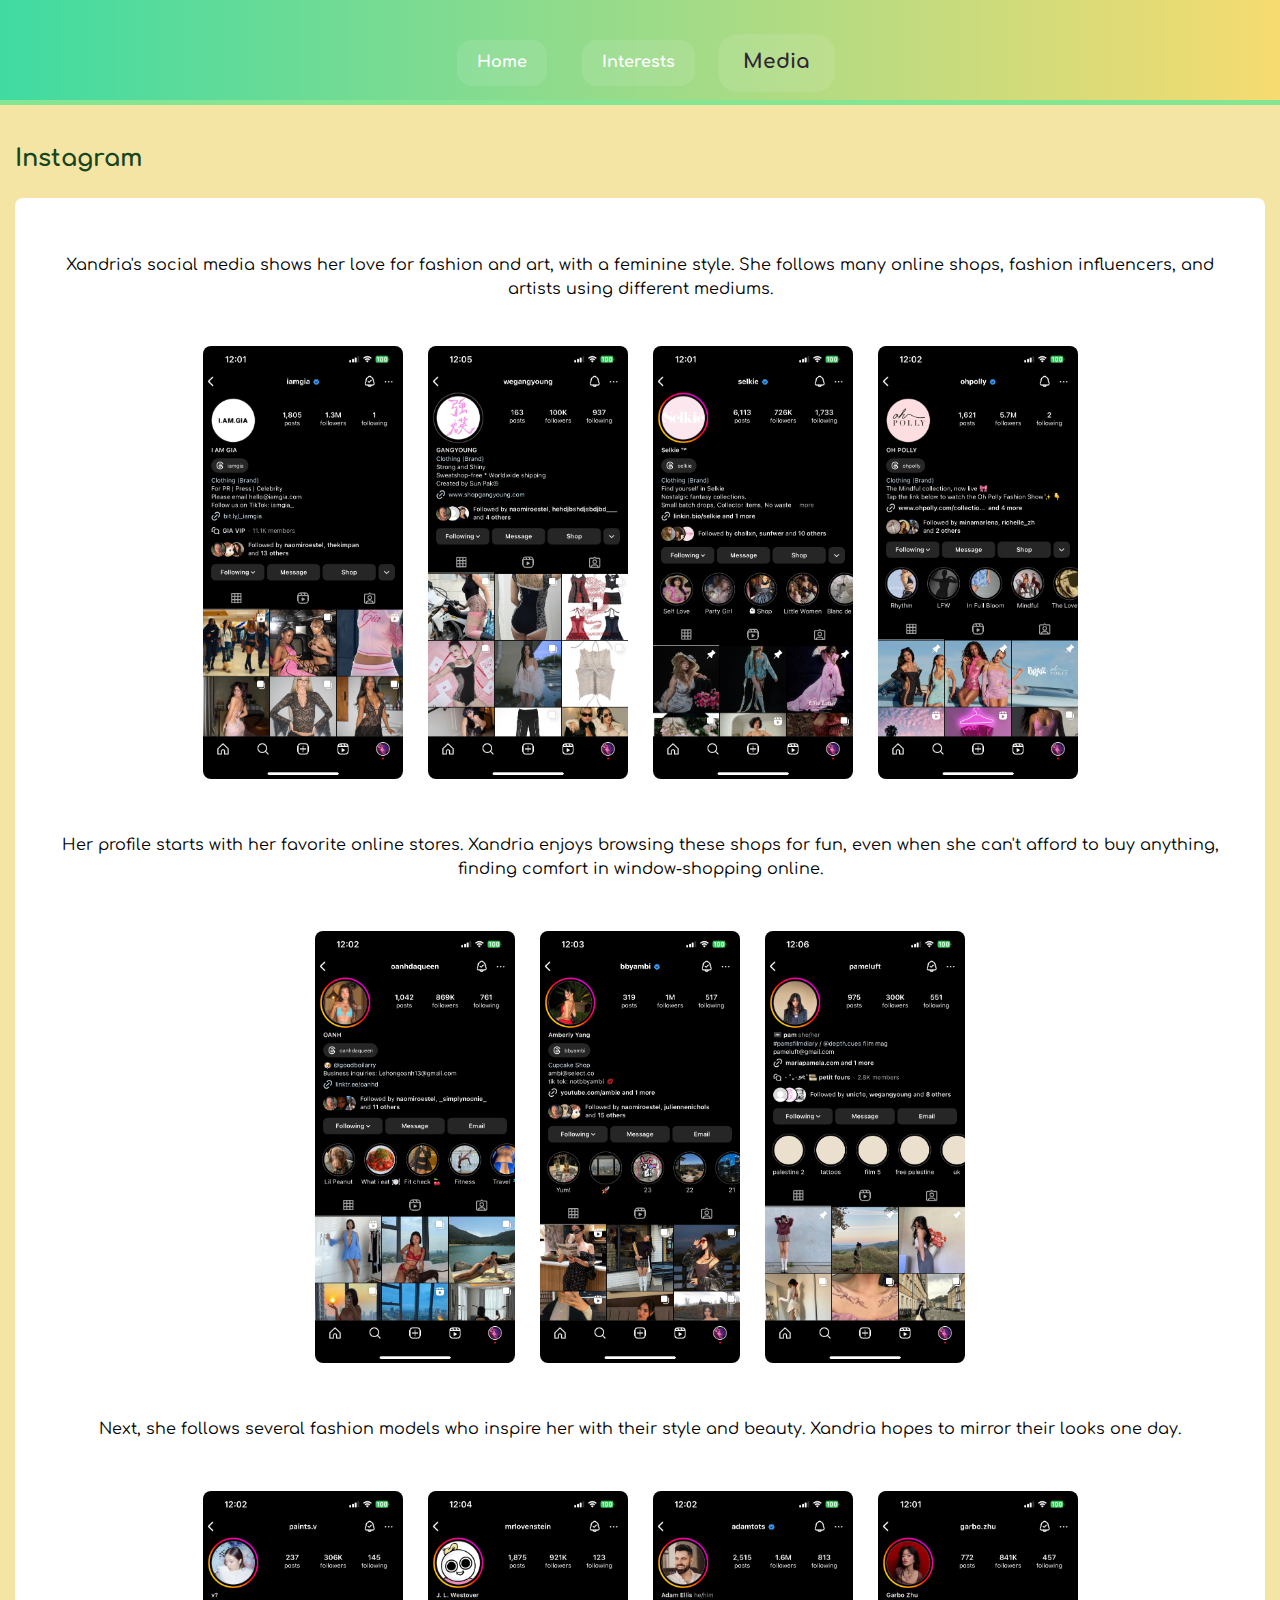
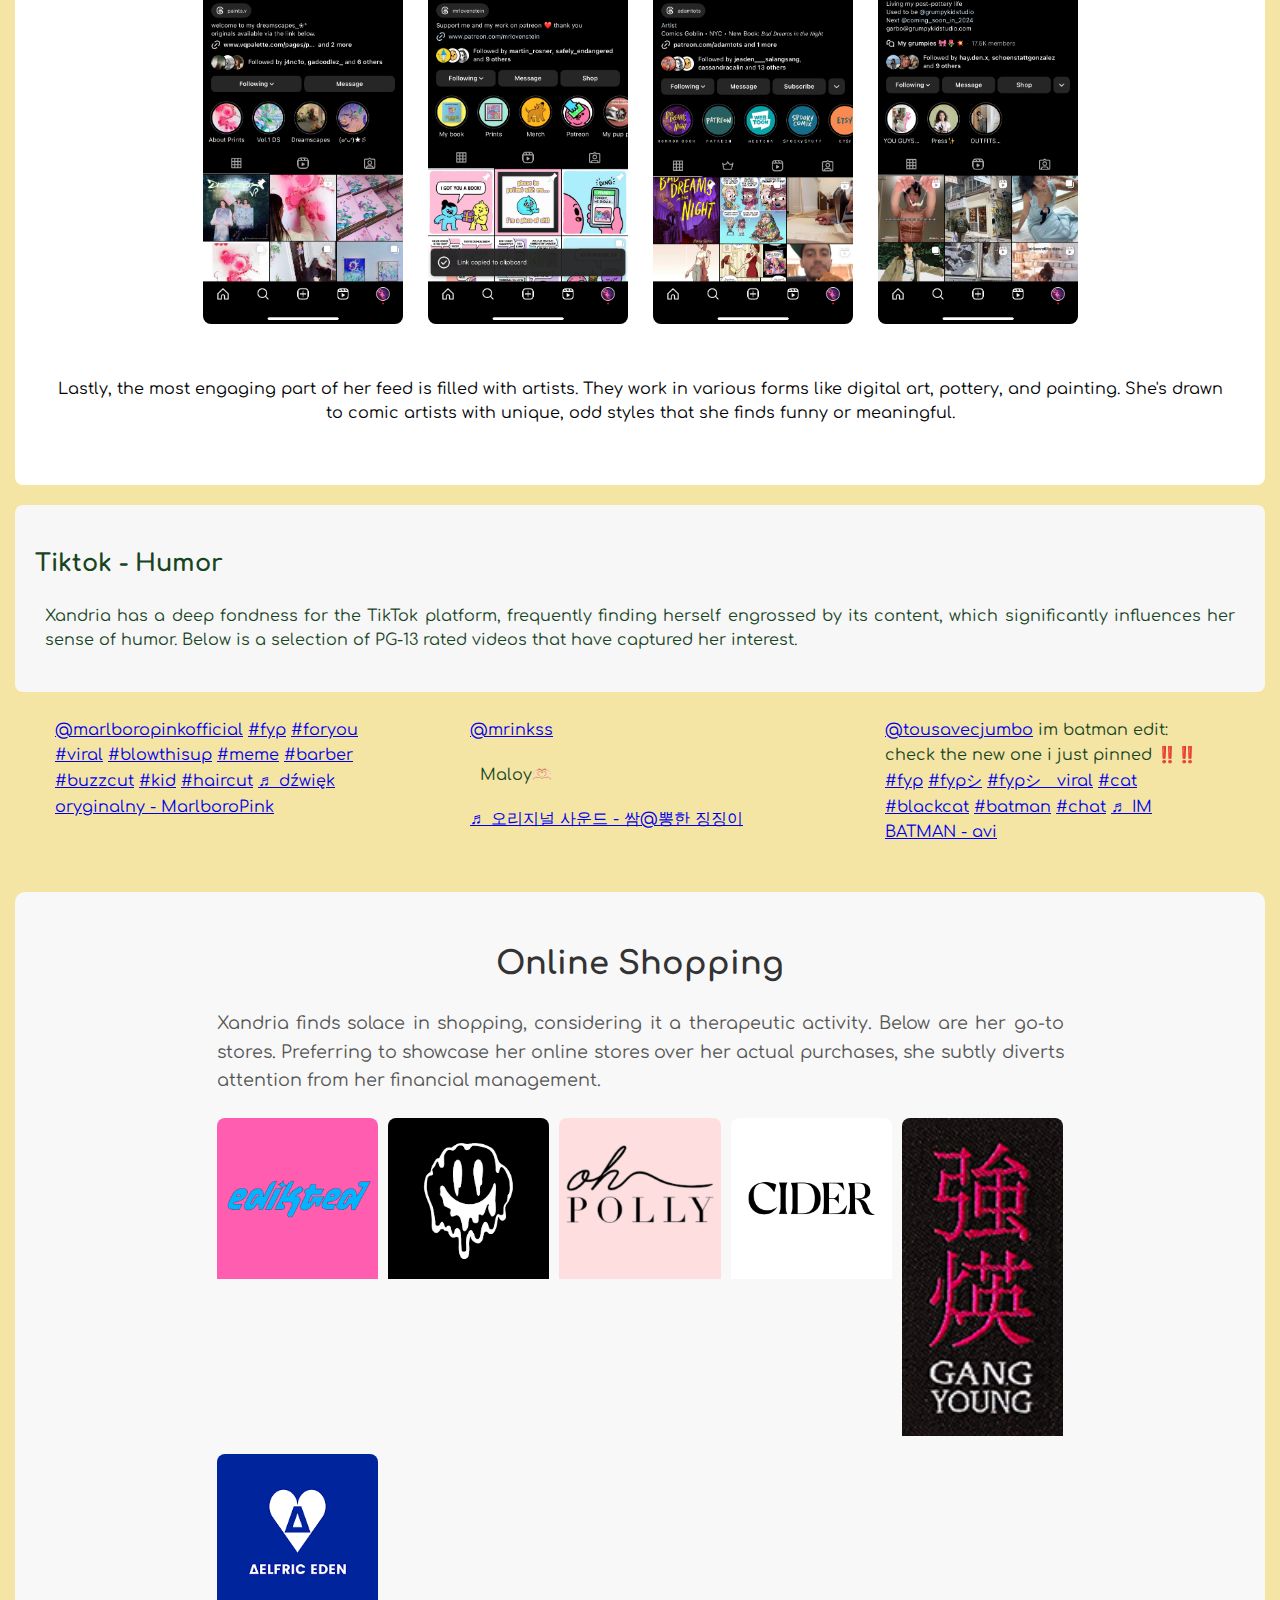
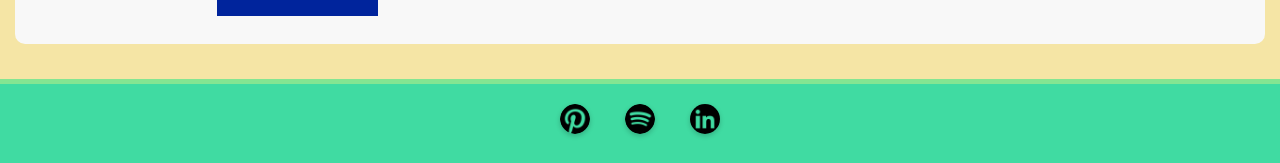
==== commit 2d80f32e: "update" ====
--- a/pageThree/activities.html
+++ b/pageThree/activities.html
@@ -18,32 +18,30 @@
     <main>
         <section id="activities">
             <h2>Instagram</h2>
-            <div class="activity-item">
-                <div class="activity-item-content"> 
-                    <div class="activity-item-images">
+            <div class="instagram">
+                    <div class="shopping">
+                        <p>Xandria's social media shows her love for fashion and art, with a feminine style. She follows many online shops, fashion influencers, and artists using different mediums.</p>
                         <a href="https://www.instagram.com/iamgia?igsh=MWQ1ZGUxMzBkMA==" target="_blank"><img src="img/IMG_5512.jpg" alt="Insta 1"></a>
                         <a href="https://www.instagram.com/wegangyoung?igsh=MWQ1ZGUxMzBkMA==" target="_blank"><img src="img/IMG_5520.jpg" alt="Insta 2"></a>
                         <a href="https://www.instagram.com/selkie?igsh=MWQ1ZGUxMzBkMA==" target="_blank"><img src="img/IMG_5513.jpg" alt="Insta 3"></a>
                         <a href="https://www.instagram.com/ohpolly?igsh=MWQ1ZGUxMzBkMA==" target="_blank"><img src="img/IMG_5514.jpg" alt="Insta 4"></a>
-                    <br>
+                        <p>Her profile starts with her favorite online stores. Xandria enjoys browsing these shops for fun, even when she can't afford to buy anything, finding comfort in window-shopping online.</p>
+                    </div>
+                    <div class="models">
                         <a href="https://www.instagram.com/oanhdaqueen?igsh=MWQ1ZGUxMzBkMA==" target="_blank"><img src="img/IMG_5516.jpg" alt="Insta 5"></a>
                         <a href="https://www.instagram.com/bbyambi?igsh=MWQ1ZGUxMzBkMA==" target="_blank"><img src="img/IMG_5518.jpg" alt="Insta 6"></a>
                         <a href="https://www.instagram.com/pameluft?igsh=MWQ1ZGUxMzBkMA==" target="_blank"><img src="img/IMG_5521.jpg" alt="Insta 7"></a>
-                    <br>
+                        <p>Next, she follows several fashion models who inspire her with their style and beauty. Xandria hopes to mirror their looks one day.</p>
+                    </div>
+                    <div class="artists">
                         <a href="https://www.instagram.com/paints.v?igsh=MWQ1ZGUxMzBkMA==" target="_blank"><img src="img/IMG_5517.jpg" alt="Insta 8"></a>
                         <a href="https://www.instagram.com/mrlovenstein?igsh=MWQ1ZGUxMzBkMA==" target="_blank"><img src="img/IMG_5519.jpg" alt="Insta 9"></a>
                         <a href="https://www.instagram.com/adamtots?igsh=MWQ1ZGUxMzBkMA==" target="_blank"><img src="img/IMG_5515.jpg" alt="Insta 10"></a>
                         <a href="https://www.instagram.com/garbo.zhu?igsh=MWQ1ZGUxMzBkMA==" target="_blank"><img src="img/IMG_5511.jpg" alt="Insta 11"></a>
-                    </div>
-                    <div class="activity-item-text">
-                        <p>Xandria's social media shows her love for fashion and art, with a feminine style. She follows many online shops, fashion influencers, and artists using different mediums.</p>
-                        <p>Her profile starts with her favorite online stores. Xandria enjoys browsing these shops for fun, even when she can't afford to buy anything, finding comfort in window-shopping online.</p>
-                        <p>Next, she follows several fashion models who inspire her with their style and beauty. Xandria hopes to mirror their looks one day.</p>
                         <p>Lastly, the most engaging part of her feed is filled with artists. They work in various forms like digital art, pottery, and painting. She's drawn to comic artists with unique, odd styles that she finds funny or meaningful.</p>
                     </div>
-                </div>
             </div>
-        
+
             <div class="tiktok">
                 <div class="tiktok-info">
                     <h2>Tiktok - Humor</h2>
@@ -58,13 +56,12 @@
                 </div>
             </div>
 
-            <div class="activity-item">
+            <div class="onlineShops">
                 <h2>Online Shopping</h2>
-                <div class="activity-item-content reverse">
-                    <div class="activity-item-text">
+                    <div class="online-text">
                         <p>Xandria finds solace in shopping, considering it a therapeutic activity. Below are her go-to stores. Preferring to showcase her online stores over her actual purchases, she subtly diverts attention from her financial management.</p>
                     </div>
-                    <div class="activity-item-images">
+                    <div class="online-images">
                         <a href="https://edikted.com" target="_blank"><img src="img/OjzfP0N-uFcJSwq6jEOq848Op9ylt-woHfZ1rN8u28_cLEfoCiJsZ-_BMxeM4tbGGww240-h480-rw.png" alt="Online Shopping 1"></a>
                         <a href="https://www.dollskill.com" target="_blank"><img src="img/p15jtB1qnv79Z_MLwtyEIcRHuJAJkBNAsicYFAmEnQmiCVOYhTw2AK7xPKJ6Od8GgAw240-h480-rw.png" alt="Online Shopping 2"></a>
                         <a href="https://us.ohpolly.com" target="_blank"><img src="img/1g6Fpb7E85YPXUhxP0JB191PEdwCOE-yykqP2qofa7Cx141CuMsClJCTfFmUvVqUPLAPlmu3c2Es900-c-k-c0x00ffffff-no-rj.png" alt="Online Shopping 3"></a>
--- a/pageThree/css/style.css
+++ b/pageThree/css/style.css
@@ -58,7 +58,7 @@
     color: #2f2634;
 }
 
-.activity-item {
+.instagram {
     background-color: #fff;
     padding: 20px;
     margin-bottom: 20px;
@@ -66,27 +66,20 @@
     text-align: center;
 }
 
-.activity-item-content {
-    display: flex;
-    flex-wrap: wrap;
-    justify-content: center; 
-    align-items: flex-start;
-}
-
-.activity-item-content.reverse {
-    flex-direction: row-reverse;
-}
-
-.activity-item-images, .activity-item-text {
-    flex: 1;
-    padding: 10px;
-}
-
-.activity-item-text {
-    text-align: left;
-}
-
-.activity-item a {
+.instagram div {
+    margin-bottom: 20px;
+}
+
+.instagram p {
+    margin: 15px 0;
+    color: #000;
+    background-color: #fff;
+    padding: 20px;
+    border-radius: 8px;
+    text-align: center;
+}
+
+.instagram a {
     display: inline-block;
     margin: 5px;
     border-radius: 8px;
@@ -97,30 +90,22 @@
     transition: transform 0.3s ease, box-shadow 0.3s ease;
 }
 
-.activity-item img {
+.instagram img {
     display: block;
-    width: 100px;
+    width: 200px;
     height: auto;
     margin: 5px;
     border-radius: 8px;
     transition: opacity 0.3s ease;
 }
 
-.activity-item a:hover, .activity-item a:focus {
+.instagram a:hover, .instagram a:focus {
     transform: scale(1.05);
     box-shadow: 0 4px 8px rgba(0,0,0,0.2);
 }
 
-.activity-item a:hover img, .activity-item a:focus img {
+.instagram a:hover img, .instagram a:focus img {
     opacity: 0.9;
-}
-
-.activity-item p {
-    margin: 15px 0;
-    color: #000;
-    background-color: #fff;
-    padding: 20px;
-    border-radius: 8px;
 }
 
 .tiktok-section {
@@ -146,6 +131,58 @@
     flex: 0 0 auto; 
     width: 150px;
     max-width: none;
+}
+
+.onlineShops {
+    text-align: center; 
+    padding: 20px;
+    background-color: #f8f8f8; 
+    border-radius: 10px; 
+    margin: 20px 0; 
+}
+
+.onlineShops h2 {
+    color: #333; 
+    margin-bottom: 16px; 
+    font-size: 2em; 
+}
+
+.online-text p {
+    color: #555;
+    font-size: 1.1em; 
+    margin-bottom: 24px; 
+    padding: 0 15%; 
+    line-height: 1.6; 
+}
+
+.online-images {
+    display: grid;
+    grid-template-columns: repeat(auto-fit, minmax(140px, 1fr)); 
+    gap: 10px; 
+    padding: 0 15%; 
+}
+
+
+.online-images a {
+    border-radius: 8px; 
+    overflow: hidden; 
+    display: inline-block; 
+    transition: transform 0.3s ease, opacity 0.3s ease; 
+}
+
+.online-images img {
+    width: 100%; 
+    height: auto; 
+    transition: transform 0.3s ease; 
+}
+
+.online-images a:hover, .online-images a:focus {
+    opacity: 0.8; 
+    transform: scale(1.03); 
+}
+
+.online-images a:hover img, .online-images a:focus img {
+    transform: scale(1.03); 
 }
 
 footer {
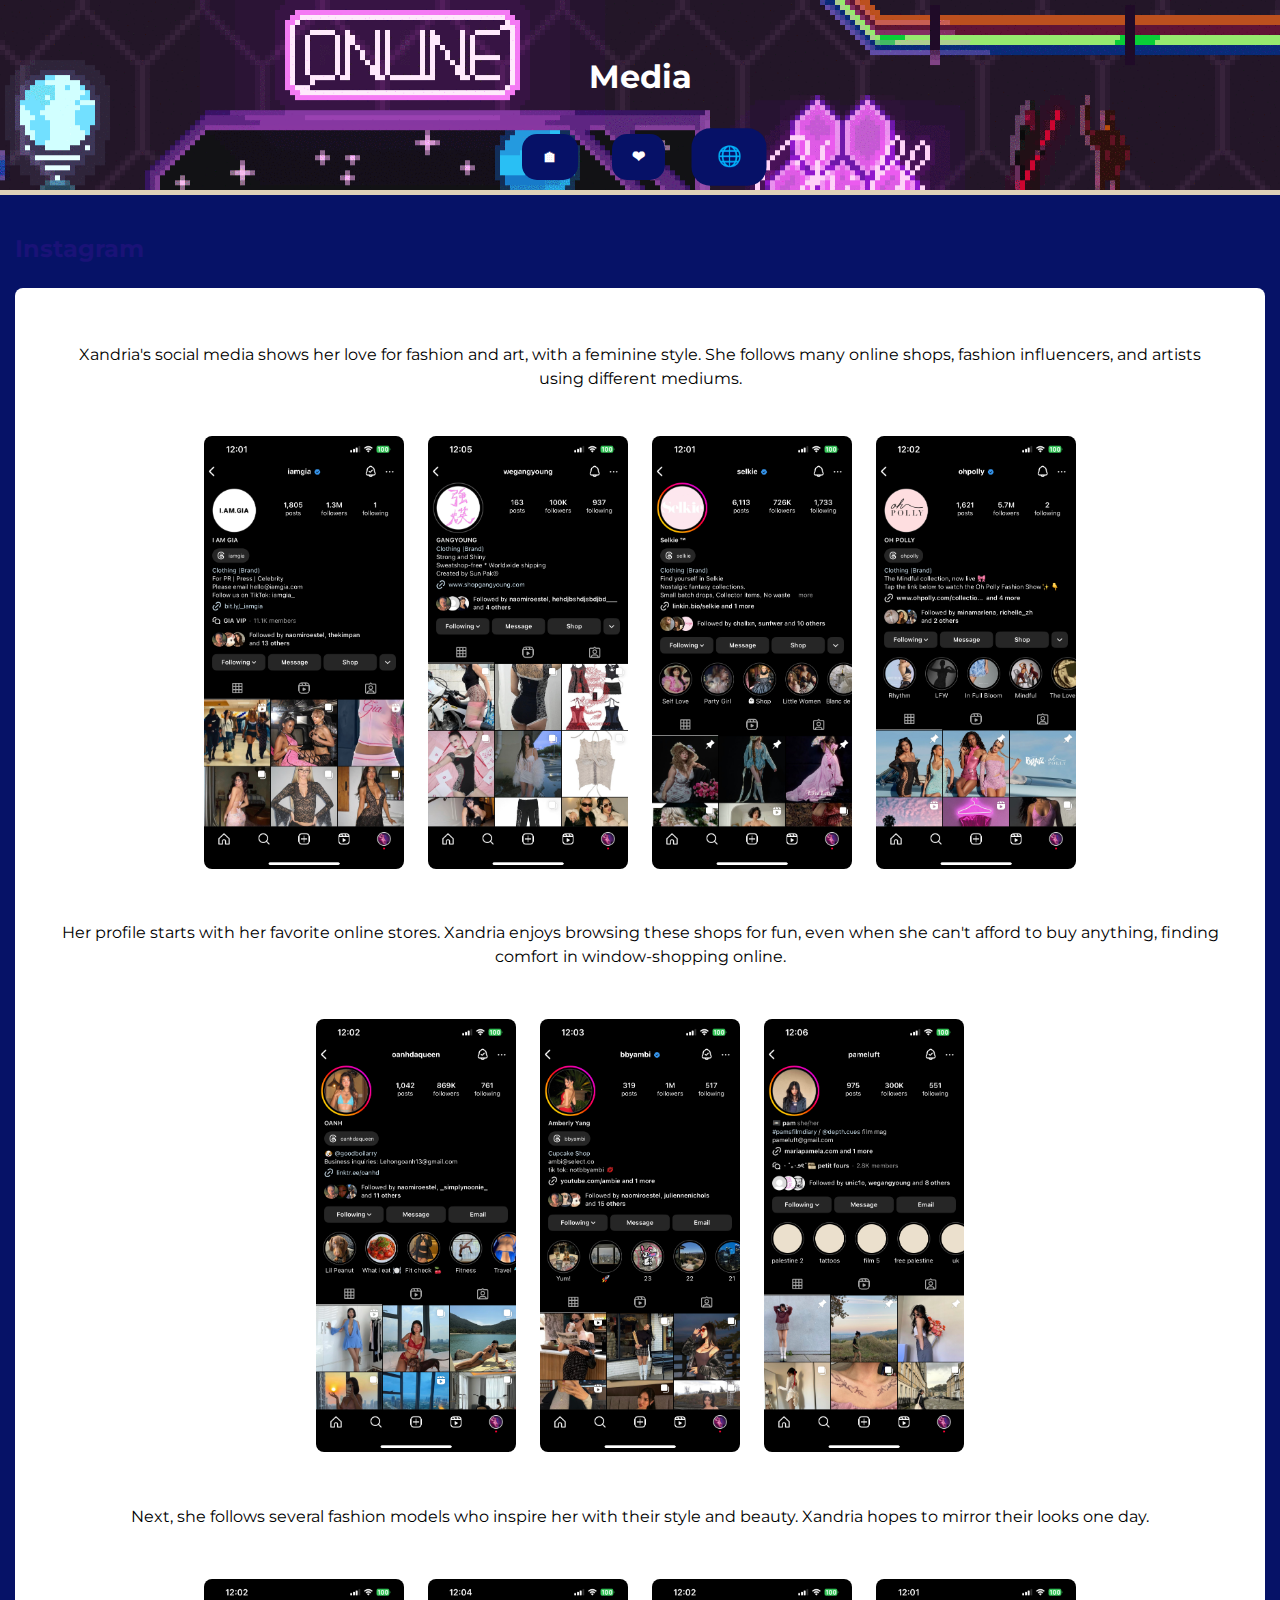
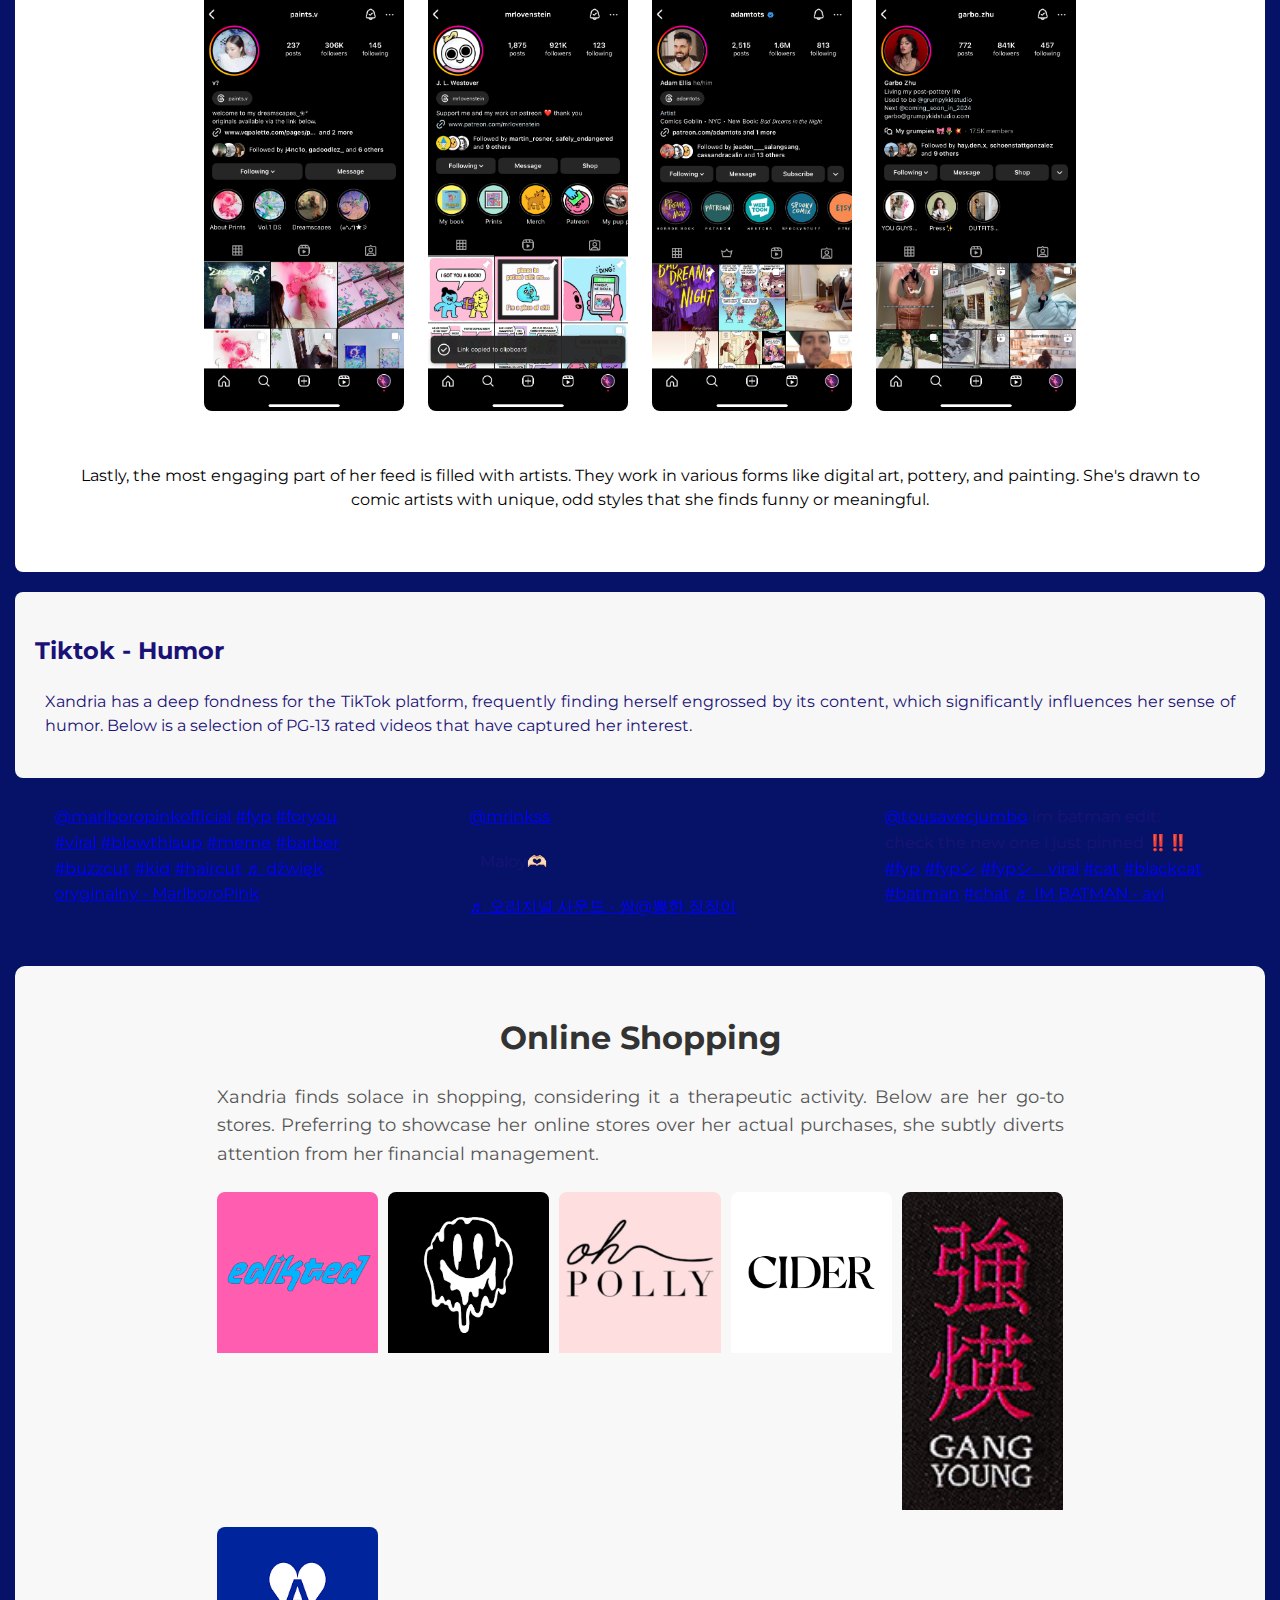
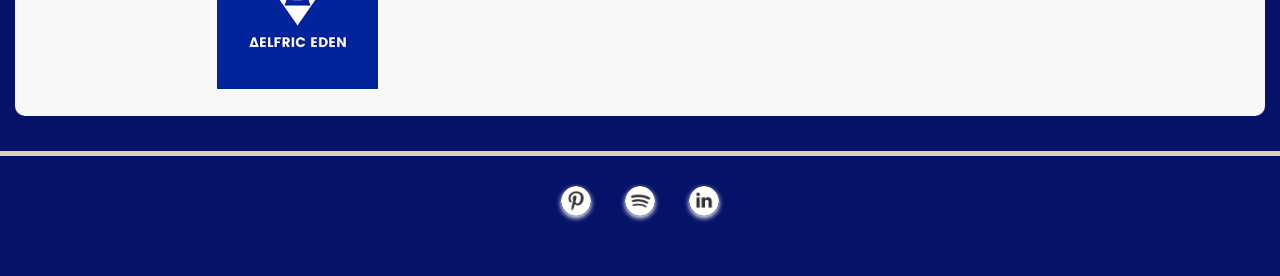
==== commit 24055a71: "update" ====
--- a/pageThree/activities.html
+++ b/pageThree/activities.html
@@ -5,14 +5,14 @@
     <meta name="viewport" content="width=device-width, initial-scale=1.0">
     <title>Activities</title>
     <link rel="stylesheet" href="css/style.css">
-    <link rel="stylesheet" href="https://fonts.googleapis.com/css2?family=Comfortaa:wght@400;600;700&display=swap">
-</head>
+    <link rel="stylesheet" href="https://fonts.googleapis.com/css2?family=Montserrat&display=swap"></head>
 <body>
     <header>
+        <h1>Media</h1>
         <nav>
-            <a href="../index.html">Home</a>
-            <a href="../pageTwo/likes.html">Interests</a>
-            <a href="../pageThree/activities.html" class="highlight">Media</a>
+            <a href="../index.html">🏠︎</a>
+            <a href="../pageTwo/likes.html">❤︎</a>
+            <a href="../pageThree/activities.html" class="highlight">🌐</a>
         </nav>        
     </header>
     <main>
@@ -74,9 +74,9 @@
         </section>
     </main>
     <footer>
-        <a href="https://pin.it/60SNIEHU1" target="_blank"><img src="img/image.png" alt="Pinterest"></a>
-        <a href="https://open.spotify.com/user/xandriagr?si=77lEzL3BR_m6dBHLv0_Ntg" target="_blank"><img src="img/image (1).png" alt="Spotify"></a>
-        <a href="https://www.linkedin.com/in/xandria-regala-09a8a92b6?utm_source=share&utm_campaign=share_via&utm_content=profile&utm_medium=ios_app" target="_blank"><img src="img/image (2).png" alt="LinkedIn"></a>
+        <a href="https://pin.it/60SNIEHU1" target="_blank"><img src="img/social_10097286.png" alt="Pinterest"></a>
+        <a href="https://open.spotify.com/user/xandriagr?si=77lEzL3BR_m6dBHLv0_Ntg" target="_blank"><img src="img/social_10096445.png" alt="Spotify"></a>
+        <a href="https://www.linkedin.com/in/xandria-regala-09a8a92b6?utm_source=share&utm_campaign=share_via&utm_content=profile&utm_medium=ios_app" target="_blank"><img src="img/social_10097160.png" alt="LinkedIn"></a>
     </footer>
 </body>
 </html>--- a/pageThree/css/style.css
+++ b/pageThree/css/style.css
@@ -1,11 +1,12 @@
 body {
-    font-family: 'Comfortaa';
+    font-family: 'Montserrat', sans-serif;
     line-height: 1.6;
     margin: 0;
     padding: 0;
-    background-color: #f5e5a5;
-    color: #17451f;
-}
+    background: #061267;
+    color: #1a1277;
+}
+
 
 main {
     padding: 15px;
@@ -20,13 +21,17 @@
 }
 
 header {
-    background: linear-gradient(to right, #40dba2, #f6db70);
+    background: url('exceptrea-gamerroom-1-revisioned-0.gif');
+    background-size: cover;
+    background-position: center;
     color: #fff;
     padding-top: 30px;
     min-height: 70px;
-    border-bottom: #84e592 5px solid;
-    text-align: center;
-}
+    border-bottom: #ded1b9 5px solid;
+    text-align: center;
+    background-attachment: fixed;
+}
+
 
 nav {
     text-align: center;
@@ -40,22 +45,22 @@
     text-decoration: none;
     color: #fff;
     font-weight: bold;
-    background: #ffffff1a;
+    background: #061167;
     border-radius: 15px; 
     transition: all 0.3s ease; 
 }
 
 nav a:hover, nav a:focus {
-    color: #e7ef7e;
+    color: #ded1b9;
     transform: scale(1.15);
-    background: #ffffff33;
+    background: #061267;
     box-shadow: 0 4px 8px rgba(0,0,0,0.3); 
     cursor: pointer;
 }
 
 .highlight {
     transform: scale(1.25);
-    color: #2f2634;
+    color: #ffdd98;
 }
 
 .instagram {
@@ -188,9 +193,15 @@
 footer {
     text-align: center;
     padding: 20px;
-    background-color: #40dba2; 
+    border-top: 5px solid #ded1b9;
+    background: url('exceptrea-gamerroom-1-revisioned-0.gif');
+    background-size: cover;
+    background-position: center;
     color: #fff;
-    border-top: 5px solid #84e592;
+    padding-top: 30px;
+    min-height: 70px;
+    text-align: center;
+    background-attachment: fixed; 
 }
 
 footer a {
@@ -199,7 +210,7 @@
     border-radius: 50%; 
     overflow: hidden; 
     line-height: 0; 
-    box-shadow: 0 2px 5px rgba(0,0,0,0.2); 
+    box-shadow: 0 2px 5px #fff; 
     transition: transform 0.3s ease, box-shadow 0.3s ease; 
 }
 
@@ -211,7 +222,7 @@
 
 footer a:hover, footer a:focus {
     transform: translateY(-5px); 
-    box-shadow: 0 4px 8px rgba(0,0,0,0.3);
+    box-shadow: 0 4px 8px #fff;
 }
 
 footer a:hover img, footer a:focus img {
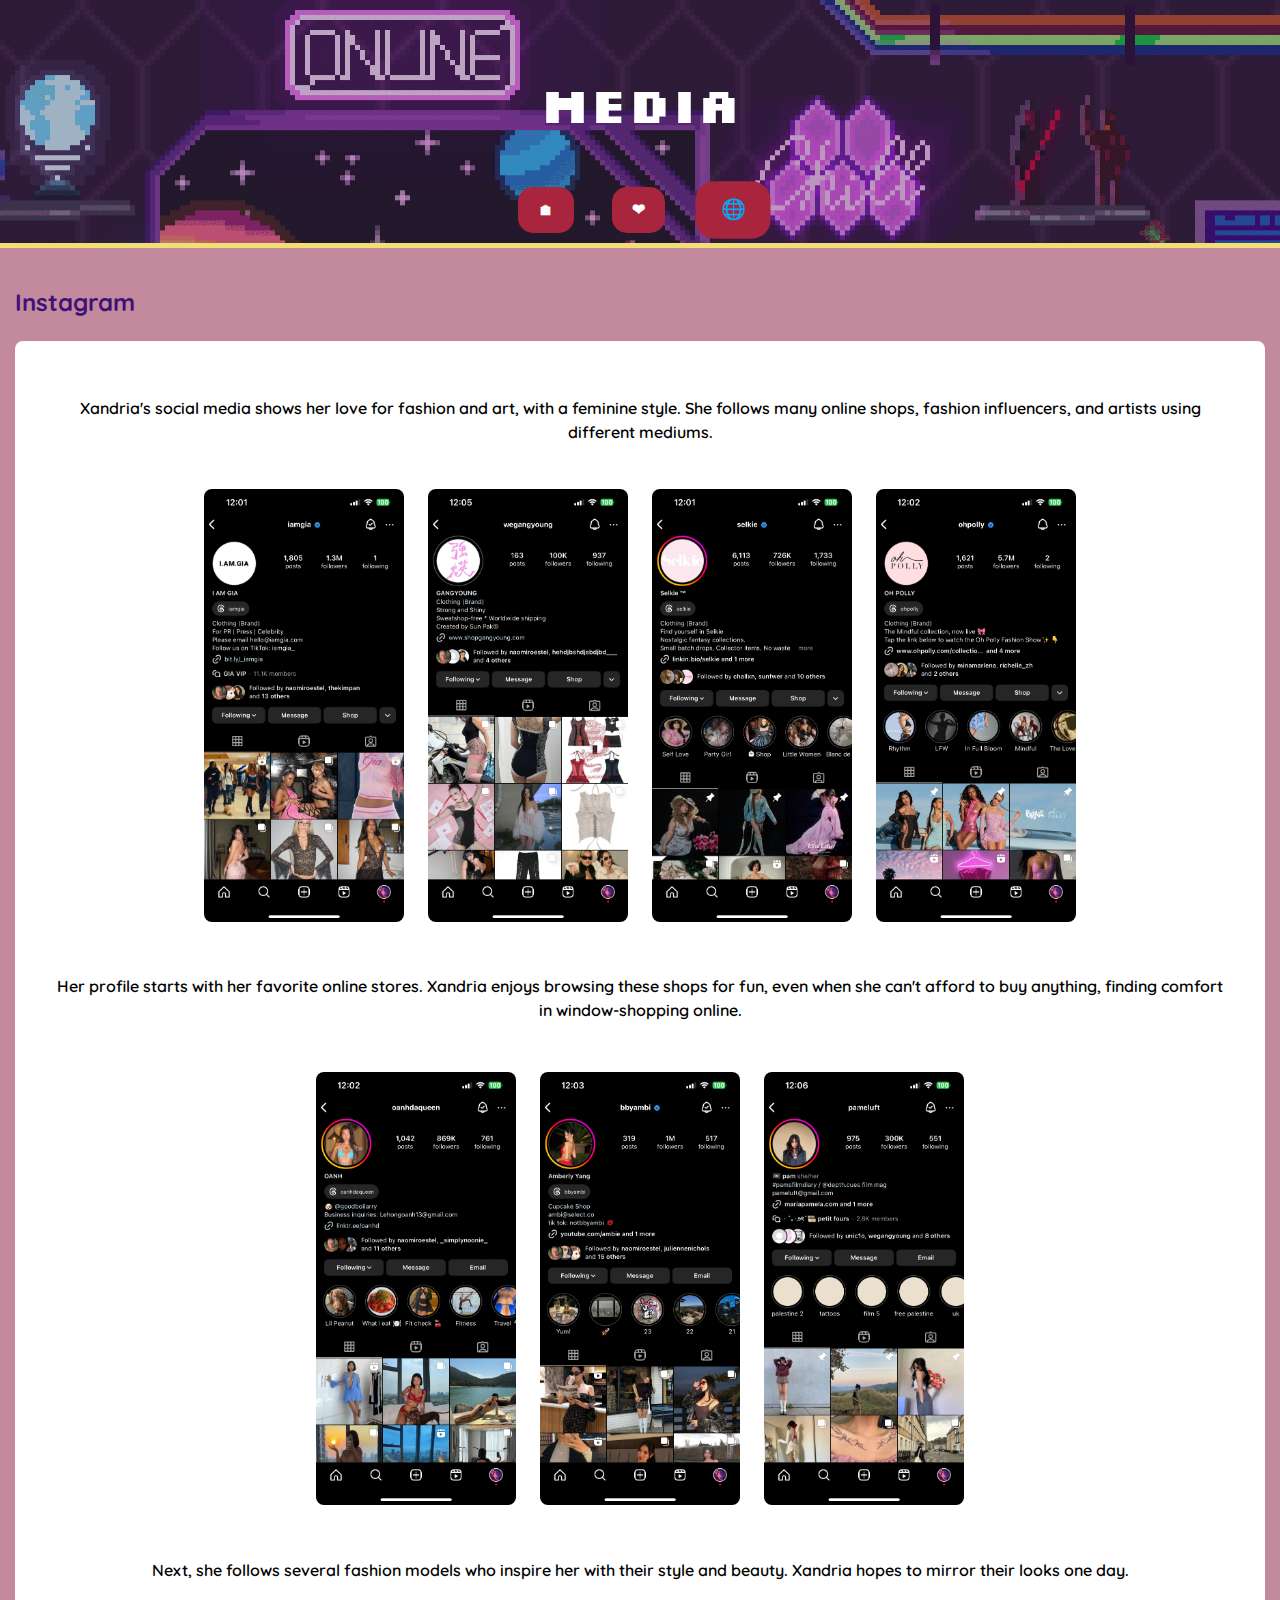
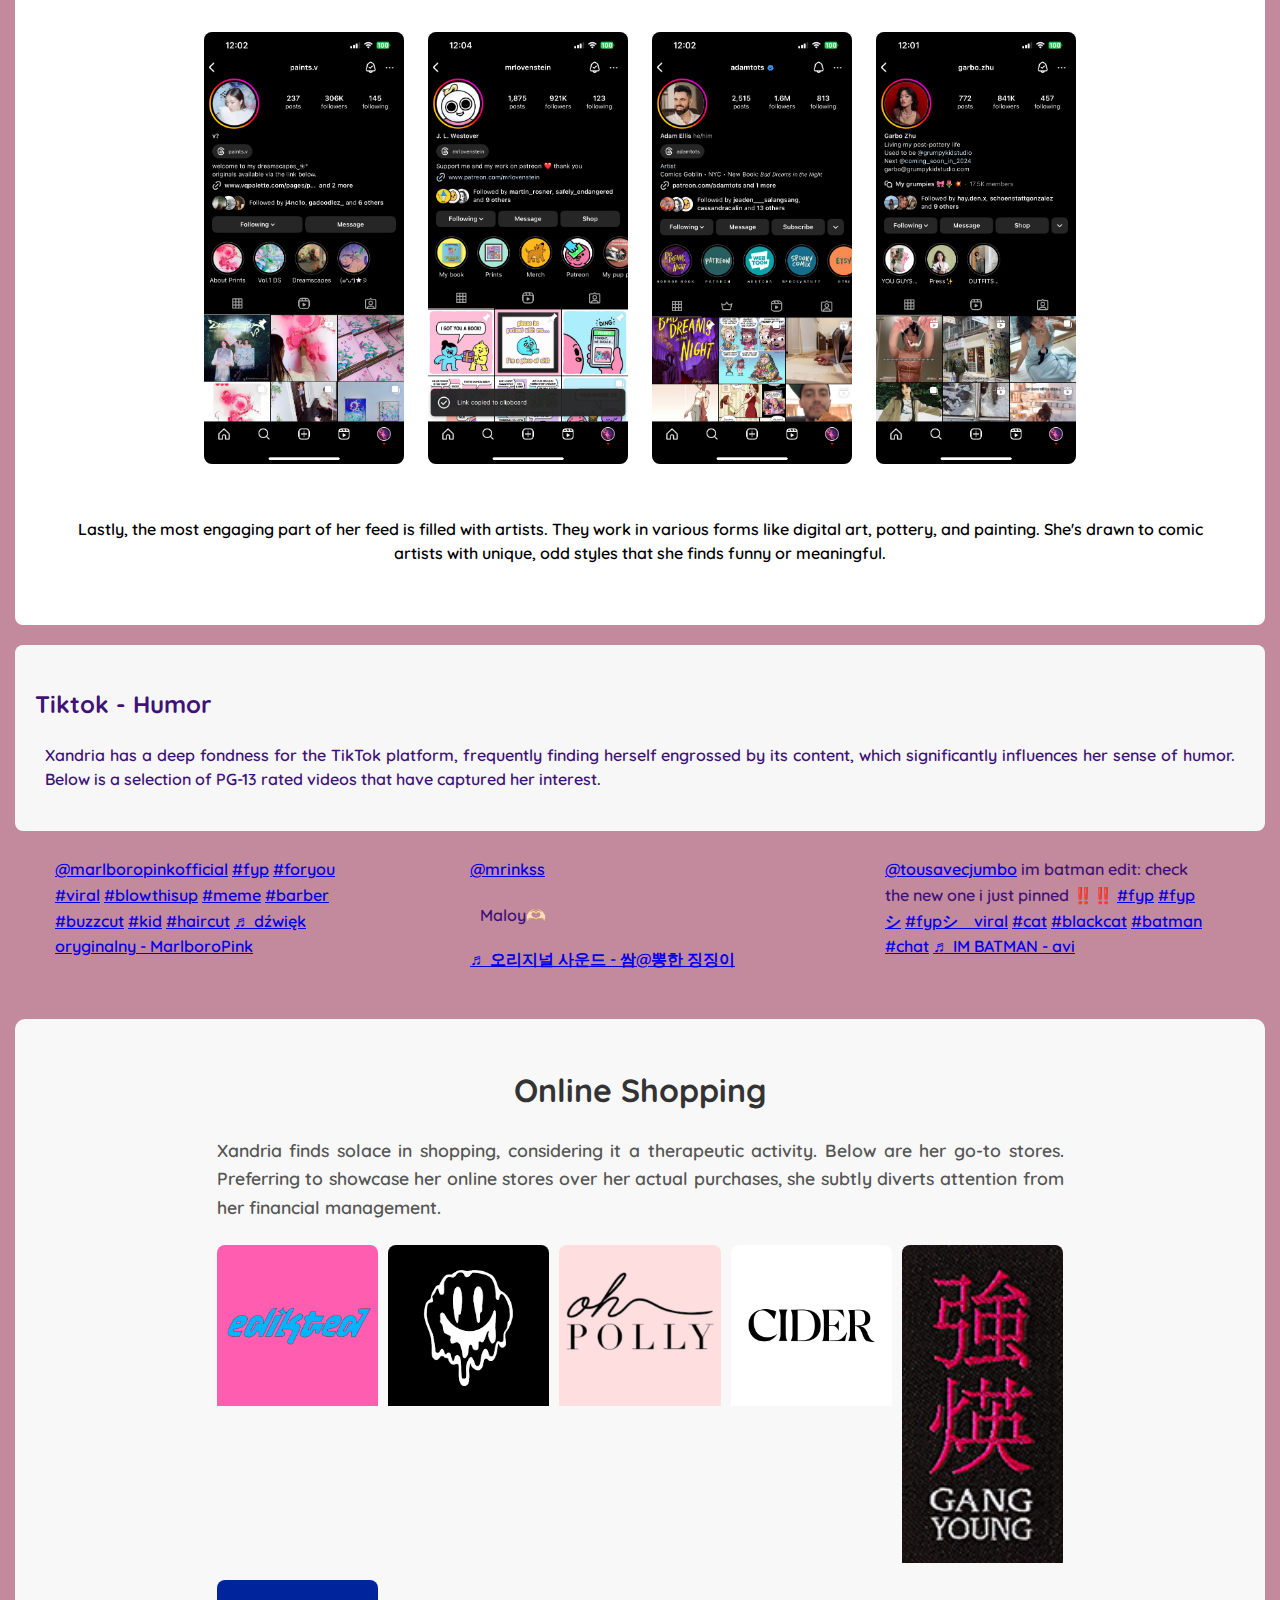
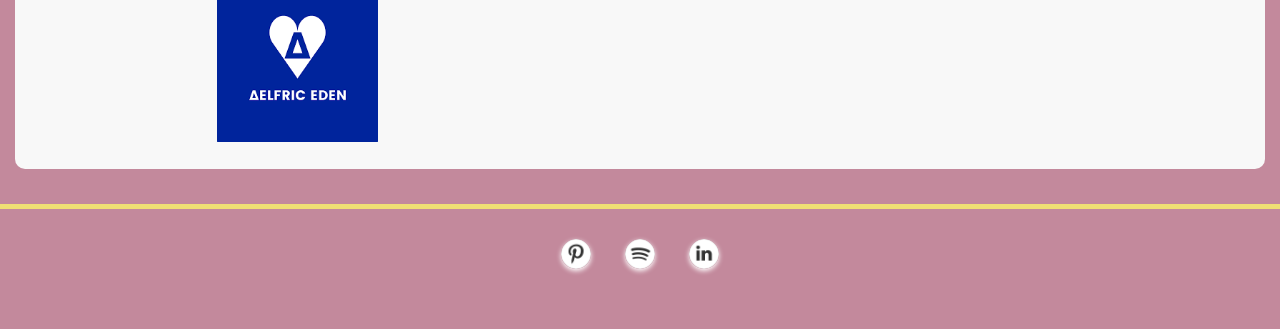
==== commit 863e60be: "update" ====
--- a/pageThree/activities.html
+++ b/pageThree/activities.html
@@ -5,7 +5,9 @@
     <meta name="viewport" content="width=device-width, initial-scale=1.0">
     <title>Activities</title>
     <link rel="stylesheet" href="css/style.css">
-    <link rel="stylesheet" href="https://fonts.googleapis.com/css2?family=Montserrat&display=swap"></head>
+    <link rel="stylesheet" href="https://fonts.googleapis.com/css2?family=Silkscreen&display=swap">
+    <link rel="stylesheet" href="https://fonts.googleapis.com/css2?family=Quicksand&display=swap">
+</head>
 <body>
     <header>
         <h1>Media</h1>
--- a/pageThree/css/style.css
+++ b/pageThree/css/style.css
@@ -1,12 +1,12 @@
 body {
-    font-family: 'Montserrat', sans-serif;
+    font-family: 'Quicksand', sans-serif;
     line-height: 1.6;
     margin: 0;
     padding: 0;
-    background: #061267;
-    color: #1a1277;
-}
-
+    background: #c3899c;
+    color: #3f1277;
+    font-weight: 600;
+}
 
 main {
     padding: 15px;
@@ -21,17 +21,21 @@
 }
 
 header {
-    background: url('exceptrea-gamerroom-1-revisioned-0.gif');
+    background: linear-gradient(rgba(65, 35, 85, 0.35), rgba(65, 35, 85, 0.35)), url('exceptrea-gamerroom-1-revisioned-0.gif');
     background-size: cover;
     background-position: center;
     color: #fff;
     padding-top: 30px;
     min-height: 70px;
-    border-bottom: #ded1b9 5px solid;
+    border-bottom: #efdf74 5px solid;
     text-align: center;
     background-attachment: fixed;
-}
-
+    font-family: 'Silkscreen', sans-serif;
+}
+
+h1 {
+    font-size: 50px;
+}
 
 nav {
     text-align: center;
@@ -45,7 +49,7 @@
     text-decoration: none;
     color: #fff;
     font-weight: bold;
-    background: #061167;
+    background: #a9253d;
     border-radius: 15px; 
     transition: all 0.3s ease; 
 }
@@ -193,7 +197,7 @@
 footer {
     text-align: center;
     padding: 20px;
-    border-top: 5px solid #ded1b9;
+    border-top: 5px solid #efdf74;
     background: url('exceptrea-gamerroom-1-revisioned-0.gif');
     background-size: cover;
     background-position: center;
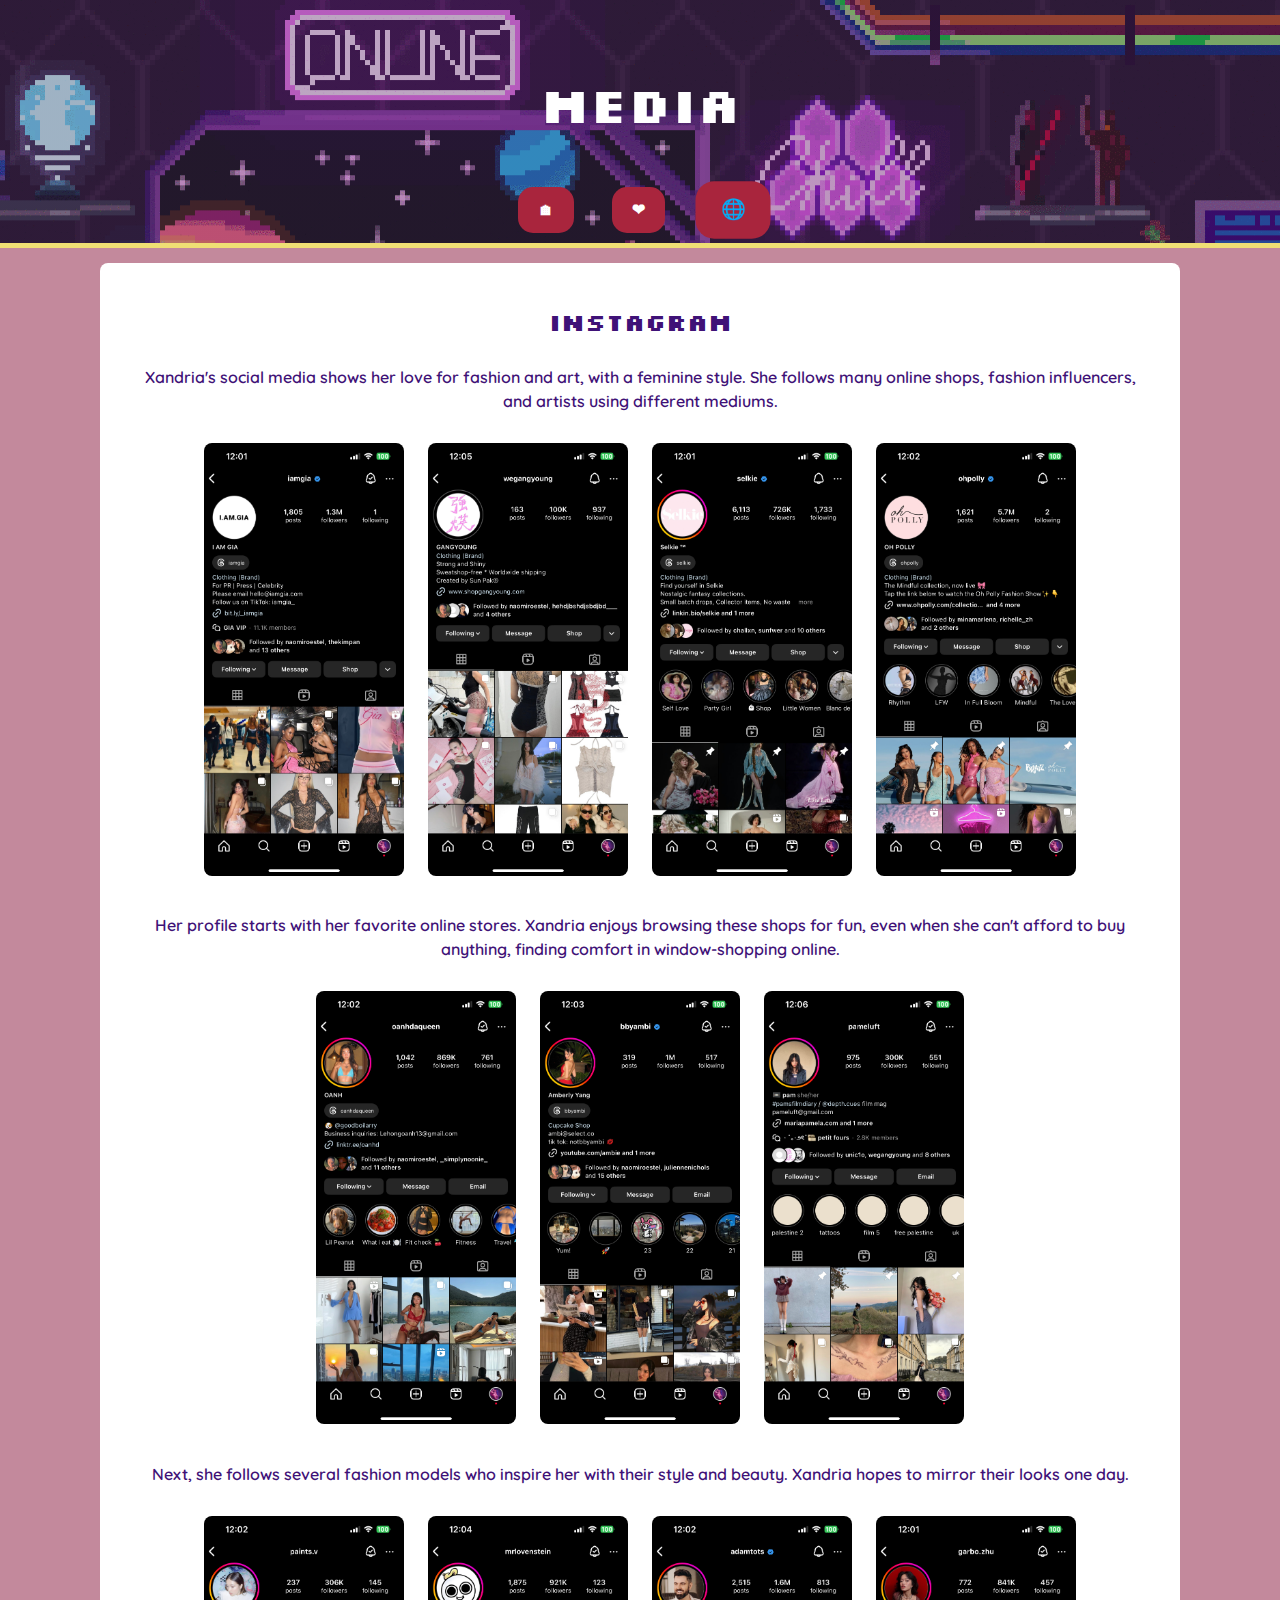
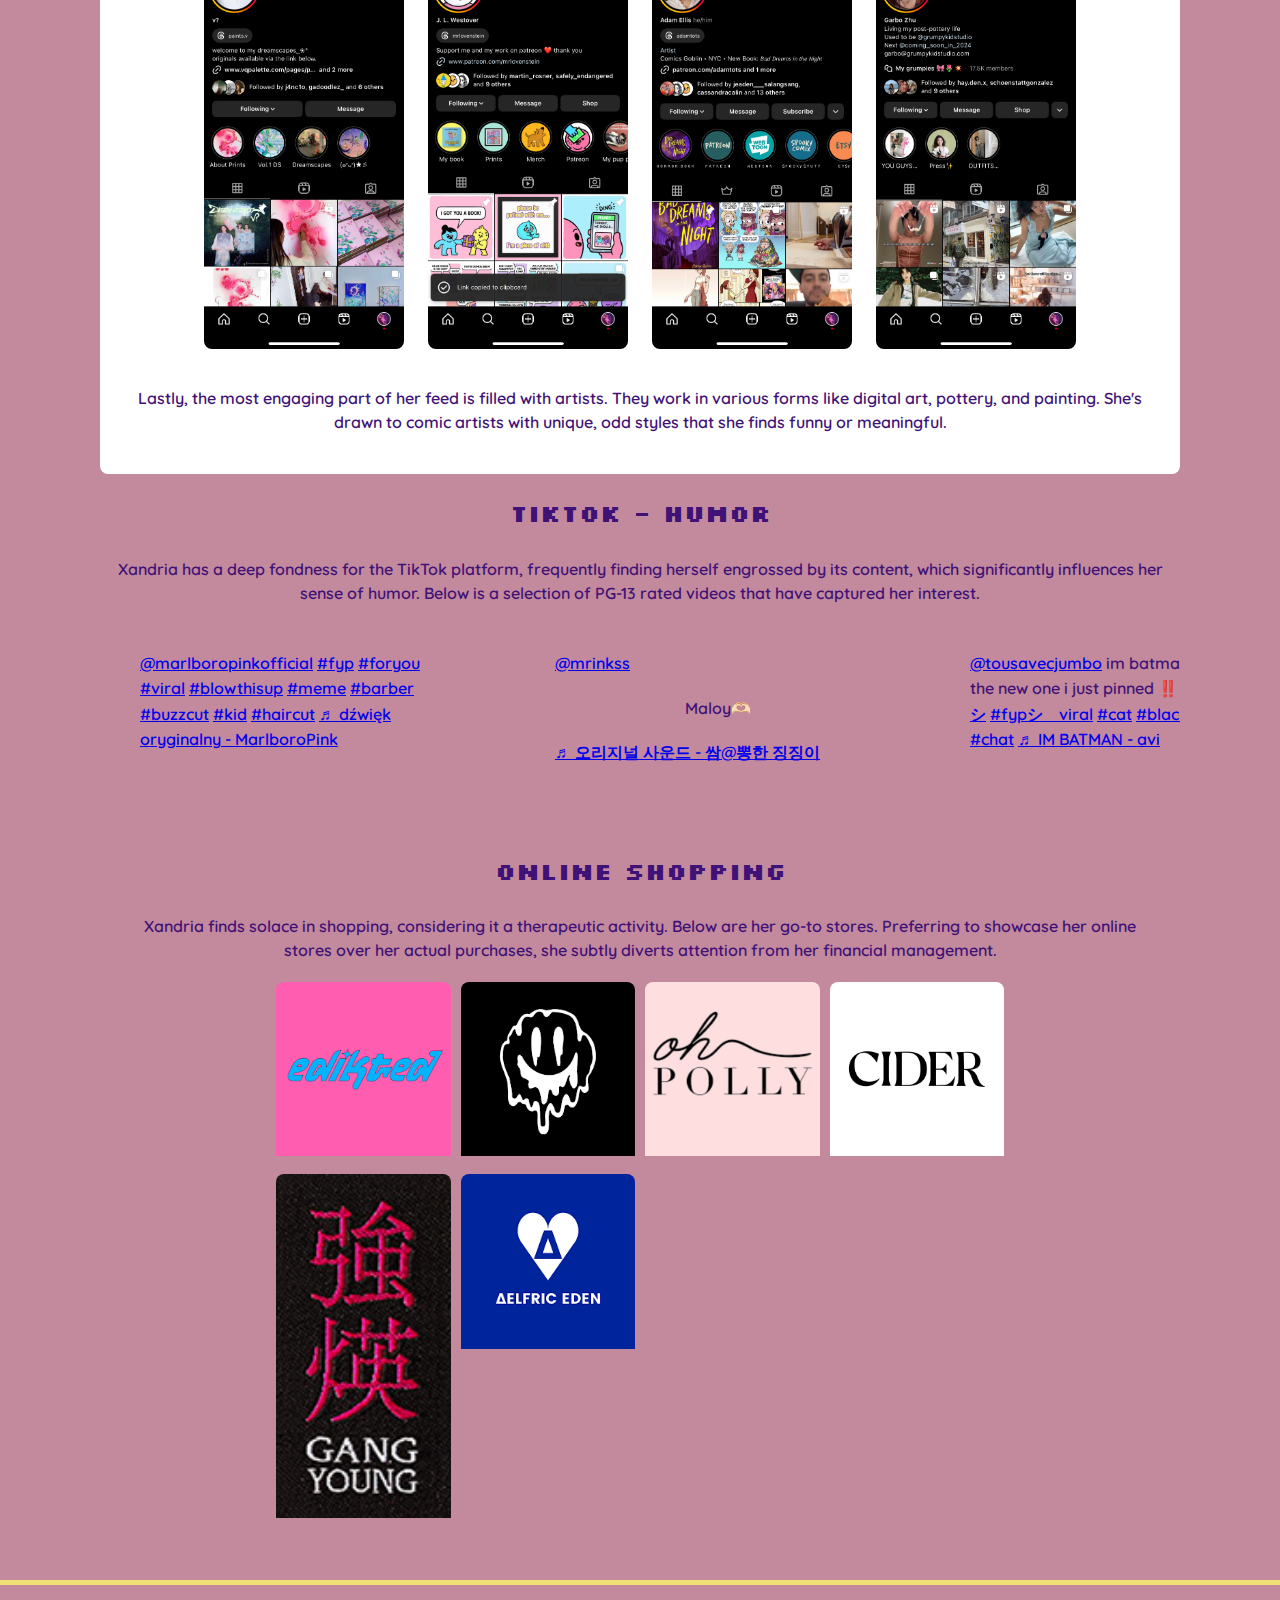
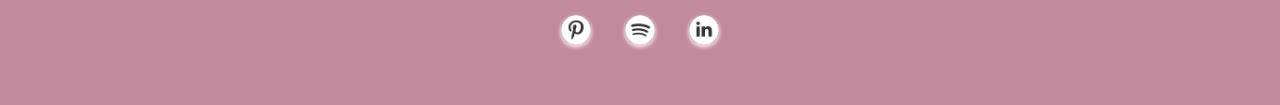
==== commit 0eb04715: "update" ====
--- a/pageThree/activities.html
+++ b/pageThree/activities.html
@@ -19,8 +19,9 @@
     </header>
     <main>
         <section id="activities">
-            <h2>Instagram</h2>
+            
             <div class="instagram">
+                <h2>Instagram</h2>
                     <div class="shopping">
                         <p>Xandria's social media shows her love for fashion and art, with a feminine style. She follows many online shops, fashion influencers, and artists using different mediums.</p>
                         <a href="https://www.instagram.com/iamgia?igsh=MWQ1ZGUxMzBkMA==" target="_blank"><img src="img/IMG_5512.jpg" alt="Insta 1"></a>
@@ -45,10 +46,8 @@
             </div>
 
             <div class="tiktok">
-                <div class="tiktok-info">
-                    <h2>Tiktok - Humor</h2>
-                        <p>Xandria has a deep fondness for the TikTok platform, frequently finding herself engrossed by its content, which significantly influences her sense of humor. Below is a selection of PG-13 rated videos that have captured her interest.</p>
-                </div>
+                <h2>Tiktok - Humor</h2>
+                    <p>Xandria has a deep fondness for the TikTok platform, frequently finding herself engrossed by its content, which significantly influences her sense of humor. Below is a selection of PG-13 rated videos that have captured her interest.</p>
                 <div class="tiktok-videos">
                     <blockquote class="tiktok-embed" cite="https://www.tiktok.com/@marlboropinkofficial/video/7336850066394598689" data-video-id="7336850066394598689" style="max-width: 605px;min-width: 325px;" > <section> <a target="_blank" title="@marlboropinkofficial" href="https://www.tiktok.com/@marlboropinkofficial?refer=embed">@marlboropinkofficial</a> <a title="fyp" target="_blank" href="https://www.tiktok.com/tag/fyp?refer=embed">#fyp</a> <a title="foryou" target="_blank" href="https://www.tiktok.com/tag/foryou?refer=embed">#foryou</a> <a title="viral" target="_blank" href="https://www.tiktok.com/tag/viral?refer=embed">#viral</a> <a title="blowthisup" target="_blank" href="https://www.tiktok.com/tag/blowthisup?refer=embed">#blowthisup</a> <a title="meme" target="_blank" href="https://www.tiktok.com/tag/meme?refer=embed">#meme</a> <a title="barber" target="_blank" href="https://www.tiktok.com/tag/barber?refer=embed">#barber</a> <a title="buzzcut" target="_blank" href="https://www.tiktok.com/tag/buzzcut?refer=embed">#buzzcut</a> <a title="kid" target="_blank" href="https://www.tiktok.com/tag/kid?refer=embed">#kid</a> <a title="haircut" target="_blank" href="https://www.tiktok.com/tag/haircut?refer=embed">#haircut</a> <a target="_blank" title="♬ dźwięk oryginalny - MarlboroPink" href="https://www.tiktok.com/music/dźwięk-oryginalny-7336850083432303392?refer=embed">♬ dźwięk oryginalny - MarlboroPink</a> </section> </blockquote> <script async src="https://www.tiktok.com/embed.js"></script>
                     <blockquote class="tiktok-embed" cite="https://www.tiktok.com/@mrinkss/video/7336329245859302662" data-video-id="7336329245859302662" style="max-width: 605px;min-width: 325px;" > <section> <a target="_blank" title="@mrinkss" href="https://www.tiktok.com/@mrinkss?refer=embed">@mrinkss</a> <p>Maloy🫶🏻</p> <a target="_blank" title="♬ 오리지널 사운드  - 쌈@뽕한 징징이" href="https://www.tiktok.com/music/오리지널-사운드-쌈뽕한-징징이-7333521533522856705?refer=embed">♬ 오리지널 사운드  - 쌈@뽕한 징징이</a> </section> </blockquote> <script async src="https://www.tiktok.com/embed.js"></script>
--- a/pageThree/css/style.css
+++ b/pageThree/css/style.css
@@ -9,7 +9,7 @@
 }
 
 main {
-    padding: 15px;
+    padding: 15px 100px;
 }
 
 p {
@@ -18,6 +18,23 @@
     text-align: justify;
     margin: 20px 0;
     padding: 0 10px;
+    text-align: center;
+    color: #3f1277;
+
+}
+
+
+h1 {
+    font-size: 50px;
+}
+
+h2 {
+    color: #3f1277;
+    margin-bottom: 24px; 
+    padding: 0 15%; 
+    line-height: 1.6; 
+    font-family: 'Silkscreen', sans-serif;
+    text-align: center;
 }
 
 header {
@@ -31,10 +48,6 @@
     text-align: center;
     background-attachment: fixed;
     font-family: 'Silkscreen', sans-serif;
-}
-
-h1 {
-    font-size: 50px;
 }
 
 nav {
@@ -79,15 +92,6 @@
     margin-bottom: 20px;
 }
 
-.instagram p {
-    margin: 15px 0;
-    color: #000;
-    background-color: #fff;
-    padding: 20px;
-    border-radius: 8px;
-    text-align: center;
-}
-
 .instagram a {
     display: inline-block;
     margin: 5px;
@@ -123,12 +127,6 @@
     gap: 20px;
 }
 
-.tiktok-info {
-    background-color: #f7f7f7;
-    padding: 20px;
-    border-radius: 8px;
-}
-
 .tiktok-videos {
     display: flex;
     overflow-x: auto; 
@@ -145,23 +143,8 @@
 .onlineShops {
     text-align: center; 
     padding: 20px;
-    background-color: #f8f8f8; 
     border-radius: 10px; 
     margin: 20px 0; 
-}
-
-.onlineShops h2 {
-    color: #333; 
-    margin-bottom: 16px; 
-    font-size: 2em; 
-}
-
-.online-text p {
-    color: #555;
-    font-size: 1.1em; 
-    margin-bottom: 24px; 
-    padding: 0 15%; 
-    line-height: 1.6; 
 }
 
 .online-images {
